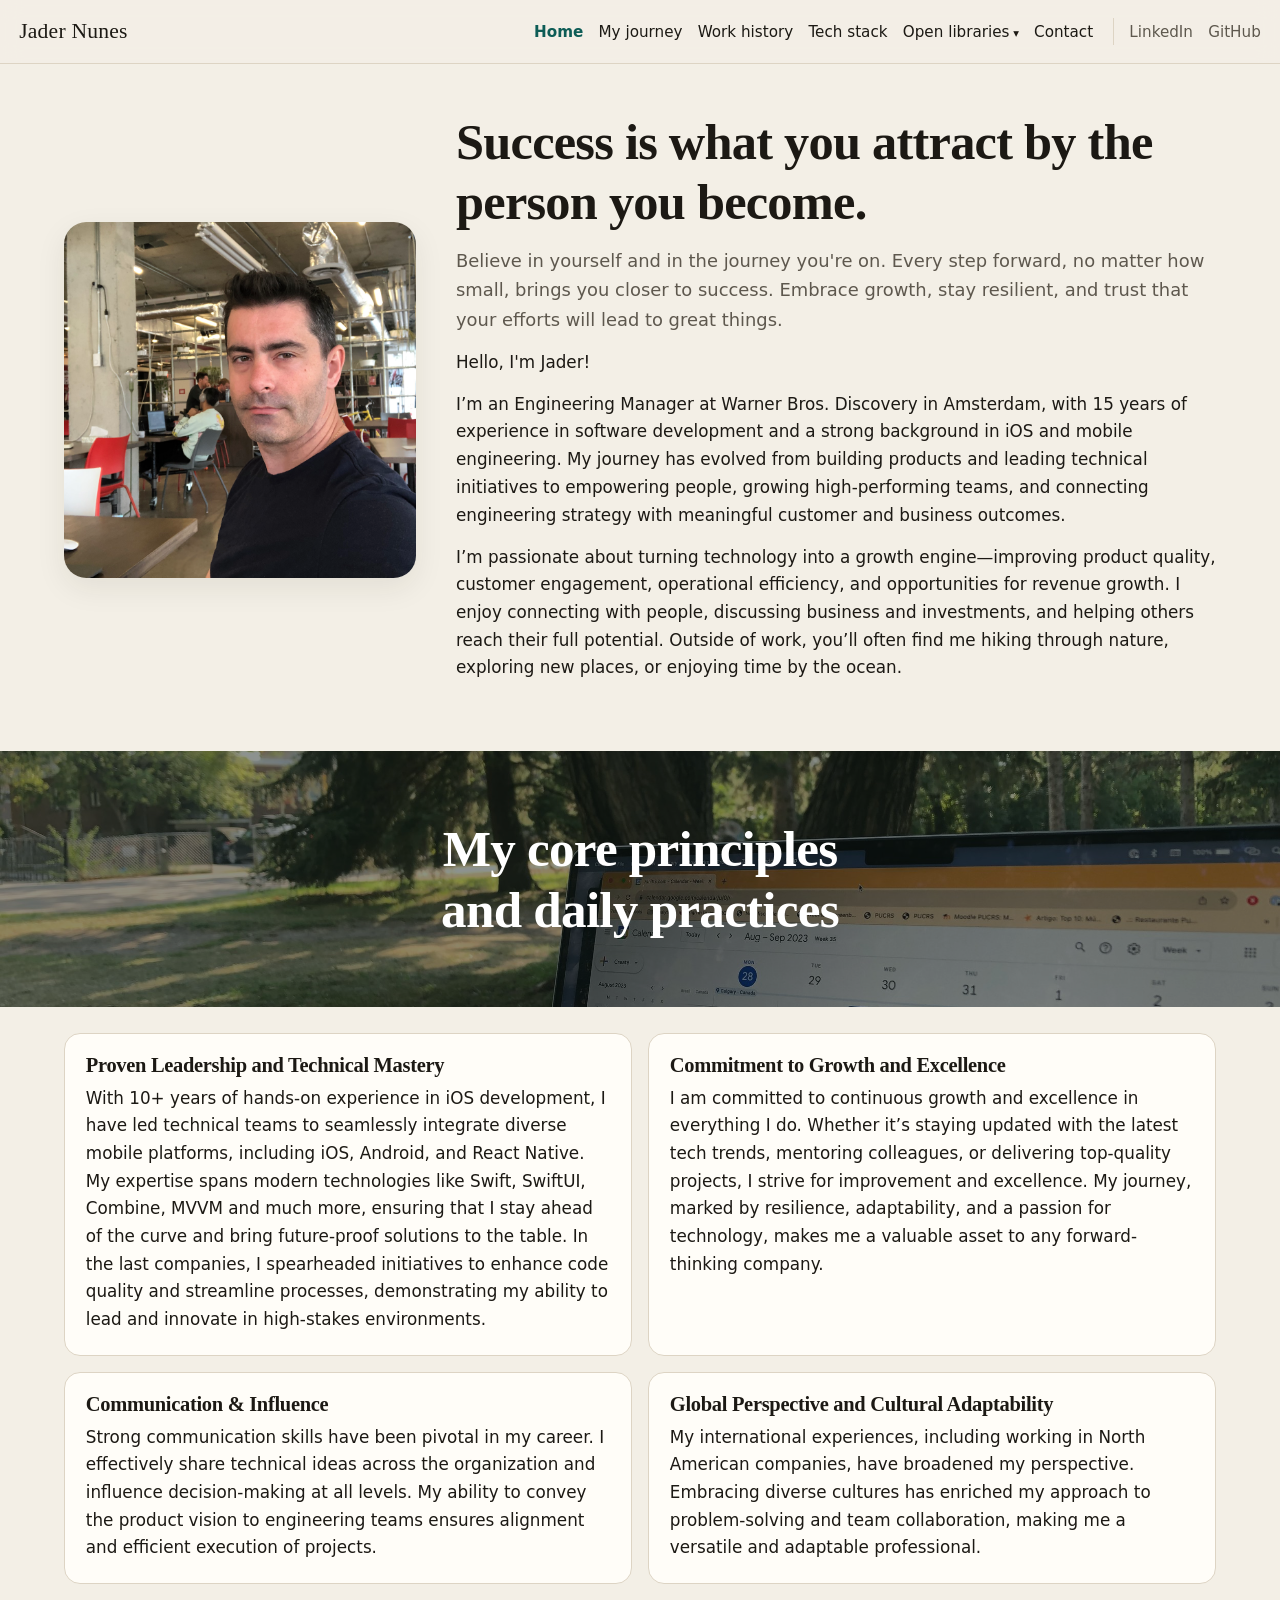
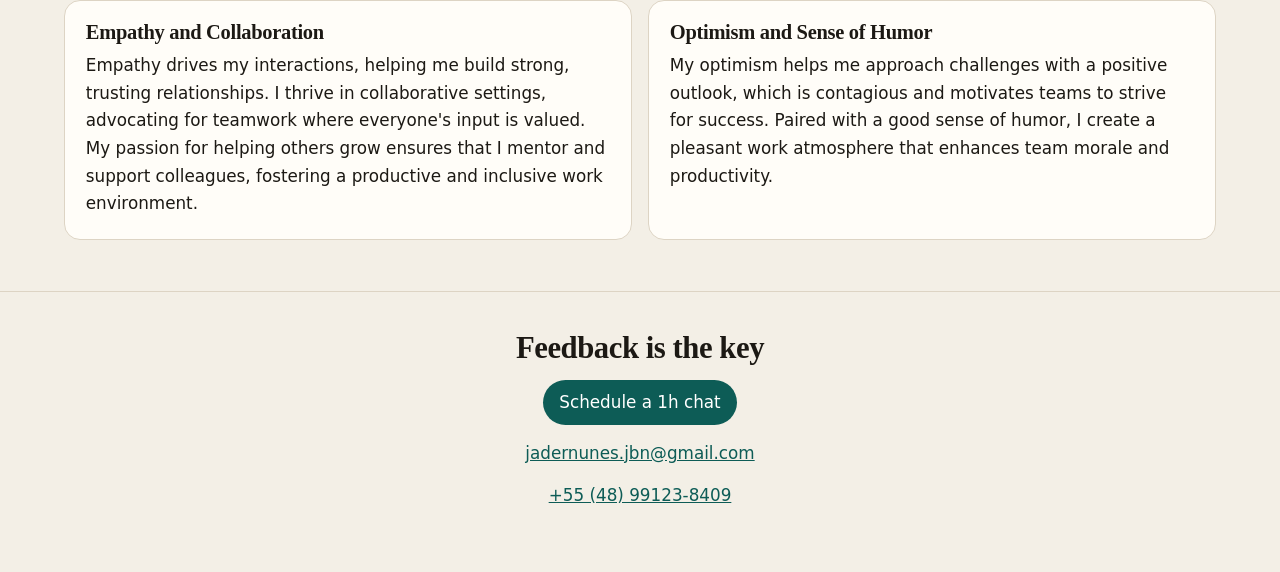
==== index.html @ 59edffe7 "Publish a static copy of jadernunes.com Recreate the public pages in HTML, CSS, and JavaScript, and " ====
<!DOCTYPE html>
<html lang="en">
<head>
  <meta charset="utf-8">
  <meta name="viewport" content="width=device-width, initial-scale=1">
  <title>Jader Nunes</title>
  <link rel="icon" href="images/favicon.png" type="image/png">
  <link rel="stylesheet" href="css/styles.css">
</head>
<body>
  <a class="skip" href="#main">Skip to content</a>
  <header class="site-header">
    <a class="brand" href="./">Jader Nunes</a>
    <button class="nav-toggle" type="button" aria-expanded="false" aria-controls="site-nav">Menu</button>
    <nav id="site-nav" class="site-nav">
      <ul class="nav-links">
          <li><a href="./" aria-current="page">Home</a></li>
          <li><a href="journey/">My journey</a></li>
          <li><a href="work-history/">Work history</a></li>
          <li><a href="stack/">Tech stack</a></li>
          <li class="folder">
            <a href="open-libraries/">Open libraries</a>
            <ul>
              <li><a href="ios-libs/">iOS Libs</a></li>
              <li><a href="ios-projects/">iOS Projects</a></li>
            </ul>
          </li>
          <li><a href="contact/">Contact</a></li>
      </ul>
      <ul class="social">
        <li><a href="https://www.linkedin.com/in/jadernunes" target="_blank" rel="noopener noreferrer">LinkedIn</a></li>
        <li><a href="https://github.com/jadernunes" target="_blank" rel="noopener noreferrer">GitHub</a></li>
      </ul>
    </nav>
  </header>
  <main id="main">
    <section class="hero wrap">
      <div class="portrait"><img src="images/portrait.png" alt="Jader Nunes" width="1024" height="1034" loading="eager"></div>
      <div>
        <h1>Success is what you attract by the person you become.</h1>
        <p class="belief">Believe in yourself and in the journey you&#x27;re on. Every step forward, no matter how small, brings you closer to success. Embrace growth, stay resilient, and trust that your efforts will lead to great things.</p>
        <div class="bio">
          <p>Hello, I&#x27;m Jader!</p>
          <p>I’m an Engineering Manager at Warner Bros. Discovery in Amsterdam, with 15 years of experience in software development and a strong background in iOS and mobile engineering. My journey has evolved from building products and leading technical initiatives to empowering people, growing high-performing teams, and connecting engineering strategy with meaningful customer and business outcomes.</p>
          <p>I’m passionate about turning technology into a growth engine—improving product quality, customer engagement, operational efficiency, and opportunities for revenue growth. I enjoy connecting with people, discussing business and investments, and helping others reach their full potential. Outside of work, you’ll often find me hiking through nature, exploring new places, or enjoying time by the ocean.</p>
        </div>
      </div>
    </section>
    <section class="principles-banner" style="background-image: url('images/principles.jpg')">
      <h2>My core principles and daily practices</h2>
    </section>
    <section class="wrap principles">
        <article class="card">
            <h3>Proven Leadership and Technical Mastery</h3>
            <p>With 10+ years of hands-on experience in iOS development, I have led technical teams to seamlessly integrate diverse mobile platforms, including iOS, Android, and React Native. My expertise spans modern technologies like Swift, SwiftUI, Combine, MVVM and much more, ensuring that I stay ahead of the curve and bring future-proof solutions to the table. In the last companies, I spearheaded initiatives to enhance code quality and streamline processes, demonstrating my ability to lead and innovate in high-stakes environments.</p>
          </article>
        <article class="card">
            <h3>Commitment to Growth and Excellence</h3>
            <p>I am committed to continuous growth and excellence in everything I do. Whether it’s staying updated with the latest tech trends, mentoring colleagues, or delivering top-quality projects, I strive for improvement and excellence. My journey, marked by resilience, adaptability, and a passion for technology, makes me a valuable asset to any forward-thinking company.</p>
          </article>
        <article class="card">
            <h3>Communication &amp; Influence</h3>
            <p>Strong communication skills have been pivotal in my career. I effectively share technical ideas across the organization and influence decision-making at all levels. My ability to convey the product vision to engineering teams ensures alignment and efficient execution of projects.</p>
          </article>
        <article class="card">
            <h3>Global Perspective and Cultural Adaptability</h3>
            <p>My international experiences, including working in North American companies, have broadened my perspective. Embracing diverse cultures has enriched my approach to problem-solving and team collaboration, making me a versatile and adaptable professional.</p>
          </article>
        <article class="card">
            <h3>Empathy and Collaboration</h3>
            <p>Empathy drives my interactions, helping me build strong, trusting relationships. I thrive in collaborative settings, advocating for teamwork where everyone&#x27;s input is valued. My passion for helping others grow ensures that I mentor and support colleagues, fostering a productive and inclusive work environment.</p>
          </article>
        <article class="card">
            <h3>Optimism and Sense of Humor</h3>
            <p>My optimism helps me approach challenges with a positive outlook, which is contagious and motivates teams to strive for success. Paired with a good sense of humor, I create a pleasant work atmosphere that enhances team morale and productivity.</p>
          </article>
    </section>
  </main>
  <footer class="site-footer">
    <div class="wrap footer-inner">
      <h2>Feedback is the key</h2>
      <p><a class="button" href="https://calendly.com/jadernunes" target="_blank" rel="noopener noreferrer">Schedule a 1h chat</a></p>
      <p><a href="mailto:jadernunes.jbn@gmail.com">jadernunes.jbn@gmail.com</a></p>
      <p><a href="tel:+5548991238409">+55 (48) 99123-8409</a></p>
    </div>
  </footer>
  <script src="js/site.js"></script>
</body>
</html>
---- css/styles.css ----
:root {
  --paper: #f3efe6;
  --ink: #1c1914;
  --muted: #5e584e;
  --line: #ddd4c4;
  --card: #fffdf8;
  --teal: #0d5c56;
  --teal-dark: #083f3b;
  --header: rgba(243, 239, 230, 0.94);
  --shadow: 0 10px 30px rgba(40, 32, 18, 0.08);
}

* { box-sizing: border-box; }

html { scroll-behavior: smooth; }

body {
  margin: 0;
  color: var(--ink);
  background: var(--paper);
  font-family: ui-sans-serif, system-ui, -apple-system, "Segoe UI", Helvetica, Arial, sans-serif;
  font-size: 1.05rem;
  line-height: 1.65;
}

img { max-width: 100%; height: auto; }

a { color: var(--teal); }

a:hover { color: var(--teal-dark); }

h1, h2, h3 {
  font-family: ui-serif, Georgia, "Iowan Old Style", Palatino, "Palatino Linotype", serif;
  font-weight: 560;
  line-height: 1.2;
  letter-spacing: -0.015em;
}

h1 { font-size: clamp(2rem, 4vw, 3.15rem); margin: 0 0 0.8rem; }

h2 { font-size: clamp(1.45rem, 2.4vw, 2rem); margin: 0 0 0.7rem; }

h3 { font-size: 1.28rem; margin: 0 0 0.45rem; }

p { margin: 0 0 0.9rem; }

.skip {
  position: absolute;
  left: 0.75rem;
  top: -3rem;
  background: var(--ink);
  color: white;
  padding: 0.4rem 0.7rem;
  z-index: 30;
}

.skip:focus { top: 0.75rem; }

.wrap {
  width: min(72rem, calc(100% - 2.4rem));
  margin-inline: auto;
}

.site-header {
  position: sticky;
  top: 0;
  z-index: 20;
  display: flex;
  align-items: center;
  justify-content: space-between;
  gap: 1rem;
  padding: 0.85rem 1.2rem;
  background: var(--header);
  border-bottom: 1px solid var(--line);
  backdrop-filter: blur(10px);
}

.brand {
  color: var(--ink);
  text-decoration: none;
  font-family: ui-serif, Georgia, Palatino, serif;
  font-size: 1.35rem;
  letter-spacing: 0.01em;
}

.nav-toggle {
  display: none;
  border: 1px solid var(--line);
  background: var(--card);
  color: var(--ink);
  border-radius: 999px;
  padding: 0.4rem 0.85rem;
  font: inherit;
  cursor: pointer;
}

.site-nav {
  display: flex;
  align-items: center;
  gap: 1.25rem;
}

.nav-links, .social {
  display: flex;
  align-items: center;
  gap: 0.15rem 0.95rem;
  list-style: none;
  margin: 0;
  padding: 0;
}

.site-nav a, .folder summary {
  color: var(--ink);
  text-decoration: none;
  font-size: 0.95rem;
}

.site-nav a[aria-current="page"] {
  color: var(--teal);
  font-weight: 650;
}

.social {
  padding-left: 0.95rem;
  border-left: 1px solid var(--line);
}

.social a { color: var(--muted); }

.folder { position: relative; }

.folder > a::after { content: " ▾"; font-size: 0.75em; }

.folder ul {
  display: none;
  list-style: none;
  position: absolute;
  top: calc(100% + 0.45rem);
  left: 0;
  min-width: 10.5rem;
  flex-direction: column;
  align-items: stretch;
  gap: 0.15rem;
  padding: 0.45rem;
  background: var(--card);
  border: 1px solid var(--line);
  border-radius: 0.7rem;
  box-shadow: var(--shadow);
}

.folder ul a { display: block; padding: 0.35rem 0.5rem; border-radius: 0.4rem; }

.folder ul a:hover { background: var(--paper); }

.folder:hover ul,
.folder:focus-within ul,
.folder[open] ul { display: flex; }

.hero {
  display: grid;
  grid-template-columns: minmax(16rem, 22rem) minmax(0, 1fr);
  gap: 2.5rem;
  align-items: center;
  padding: 3rem 0 3.4rem;
}

.portrait img {
  width: 100%;
  border-radius: 1.4rem;
  object-fit: cover;
  box-shadow: var(--shadow);
}

.belief {
  font-size: 1.12rem;
  color: var(--muted);
}

.principles-banner {
  min-height: 16rem;
  display: grid;
  place-items: center;
  text-align: center;
  color: white;
  background-color: #24312b;
  background-size: cover;
  background-position: center 42%;
  position: relative;
  padding: 3rem 1.2rem;
}

.principles-banner::before {
  content: "";
  position: absolute;
  inset: 0;
  background: rgba(18, 28, 24, 0.48);
}

.principles-banner h2 {
  position: relative;
  max-width: 18ch;
  margin: 0;
  font-size: clamp(2rem, 4vw, 3.2rem);
}

.principles {
  display: grid;
  grid-template-columns: 1fr 1fr;
  gap: 1rem;
  padding: 1.6rem 0 3.2rem;
}

.card, .stack-group, .project, .contact-list, form {
  background: var(--card);
  border: 1px solid var(--line);
  border-radius: 1rem;
}

.card { padding: 1.2rem 1.3rem 0.4rem; }

.page-intro { padding: 2.6rem 0 0.4rem; }

.page-intro p {
  max-width: 42rem;
  color: var(--muted);
  font-size: 1.12rem;
}

.chapter, .role {
  padding: 1.8rem 0;
  border-top: 1px solid var(--line);
}

.when, .company { color: var(--muted); margin-bottom: 0.35rem; }

.company { font-weight: 650; color: var(--ink); }

.photos {
  display: flex;
  flex-wrap: wrap;
  align-items: flex-start;
  gap: 0.8rem;
  margin-top: 0.4rem;
}

.photos img {
  width: min(100%, 28rem);
  height: auto;
  border-radius: 0.9rem;
}

.role {
  display: grid;
  grid-template-columns: 5.6rem minmax(0, 1fr);
  gap: 1.2rem;
}

.logo img {
  width: 5.6rem;
  height: 5.6rem;
  object-fit: contain;
  background: white;
  border: 1px solid var(--line);
  border-radius: 0.85rem;
}

.activities {
  margin: 0.2rem 0 0;
  padding: 0;
  list-style: none;
}

.activities li {
  padding: 0.75rem 0;
  border-top: 1px solid var(--line);
}

.activities p { margin: 0.25rem 0 0; }

.stack-grid {
  display: grid;
  grid-template-columns: repeat(auto-fit, minmax(16rem, 1fr));
  gap: 0.9rem;
  padding-bottom: 3rem;
}

.stack-group { padding: 1rem 1.1rem 1.1rem; }

.stack-group ul { margin: 0.35rem 0 0; padding-left: 1.15rem; }

.stack-group li { margin: 0.18rem 0; }

.project-grid {
  display: grid;
  grid-template-columns: repeat(auto-fit, minmax(16rem, 1fr));
  align-items: start;
  gap: 1.1rem;
  padding-bottom: 3rem;
}

.project { padding: 1.1rem 1.15rem 1.2rem; }

.project img {
  width: min(100%, 16rem);
  margin: 0 auto 0.9rem;
  border-radius: 1.1rem;
  background: white;
}

.button, button {
  display: inline-block;
  background: var(--teal);
  color: white;
  text-decoration: none;
  border: 0;
  border-radius: 999px;
  padding: 0.55rem 1rem;
  font: inherit;
  cursor: pointer;
}

.button:hover, button:hover { background: var(--teal-dark); color: white; }

.contact-layout {
  display: grid;
  grid-template-columns: minmax(0, 1fr) minmax(16rem, 0.85fr);
  gap: 1.5rem;
  align-items: start;
  padding-bottom: 3rem;
}

.contact-list {
  margin: 0 0 1.1rem;
  padding: 0.4rem 1.1rem;
}

.contact-list div {
  padding: 0.75rem 0;
  border-top: 1px solid var(--line);
}

.contact-list div:first-child { border-top: 0; }

.contact-list dt { font-weight: 700; }

.contact-list dd { margin: 0.15rem 0 0; overflow-wrap: anywhere; }

.contact-photo { margin: 0; }

.contact-photo img { width: 100%; border-radius: 1rem; }

form {
  display: grid;
  gap: 0.75rem;
  margin-top: 1.2rem;
  padding: 1rem 1.1rem 1.15rem;
}

label { display: grid; gap: 0.3rem; font-weight: 650; }

input, textarea {
  width: 100%;
  font: inherit;
  color: inherit;
  background: white;
  border: 1px solid var(--line);
  border-radius: 0.6rem;
  padding: 0.55rem 0.7rem;
}

.form-note {
  margin: 0;
  color: var(--muted);
  font-weight: 450;
}

.site-footer {
  border-top: 1px solid var(--line);
  padding: 2.4rem 0 3rem;
  text-align: center;
}

.footer-inner h2 { margin-bottom: 0.8rem; }

:focus-visible {
  outline: 2px solid var(--teal);
  outline-offset: 3px;
}

@media (max-width: 960px) {
  .nav-toggle { display: inline-flex; }

  .site-header { align-items: center; }

  .site-nav {
    display: none;
    position: absolute;
    left: 0;
    right: 0;
    top: 100%;
    flex-direction: column;
    align-items: stretch;
    gap: 0.8rem;
    padding: 0.8rem 1.2rem 1.1rem;
    background: var(--paper);
    border-bottom: 1px solid var(--line);
  }

  .site-header.is-open .site-nav { display: flex; }

  .nav-links, .social {
    flex-direction: column;
    align-items: flex-start;
  }

  .social {
    border-left: 0;
    padding-left: 0;
    border-top: 1px solid var(--line);
    padding-top: 0.7rem;
  }

  .folder > a::after { content: none; }

  .site-nav .folder ul {
    position: static;
    display: flex;
    box-shadow: none;
    border: 0;
    background: transparent;
    padding: 0.25rem 0 0.2rem 0.8rem;
    min-width: 0;
  }
}

@media (max-width: 760px) {
  .hero, .principles, .role, .contact-layout { grid-template-columns: 1fr; }

  .hero { padding-top: 1.6rem; }

  .logo img { width: 4.5rem; height: 4.5rem; }
}
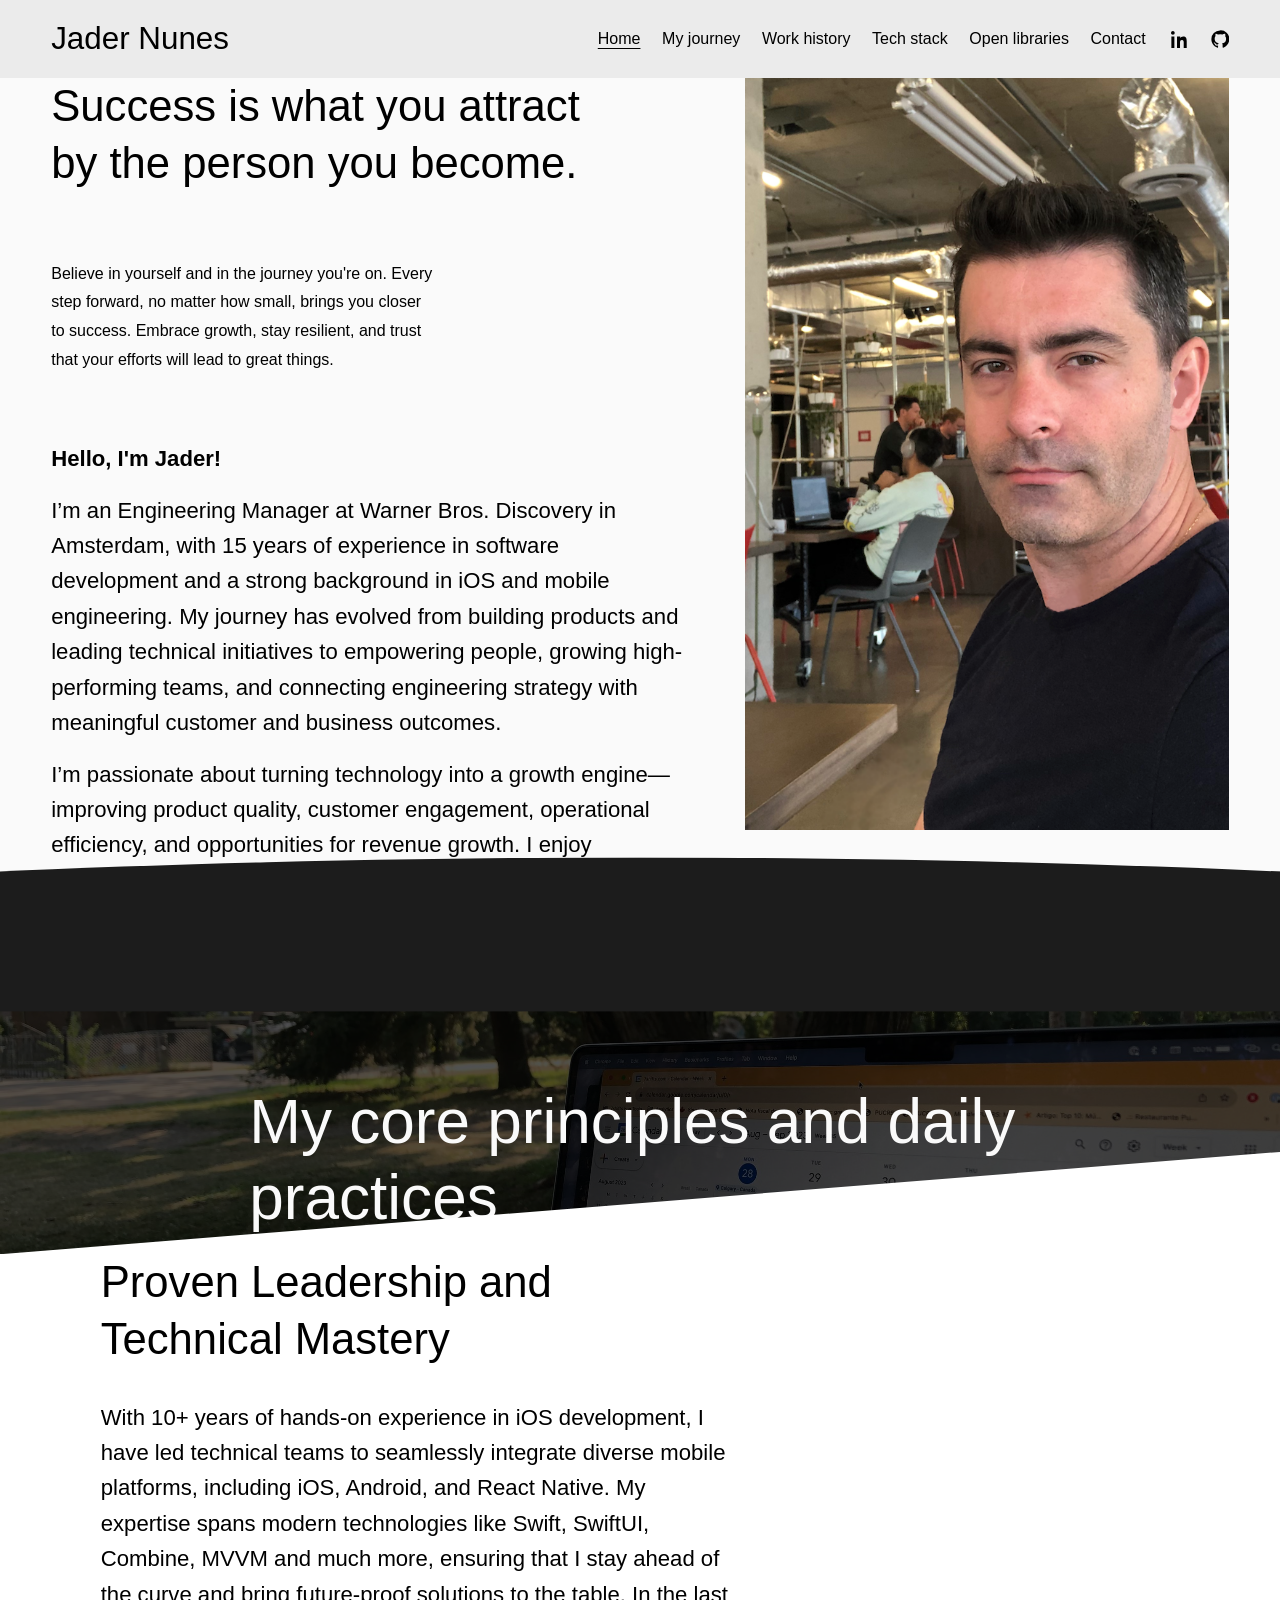
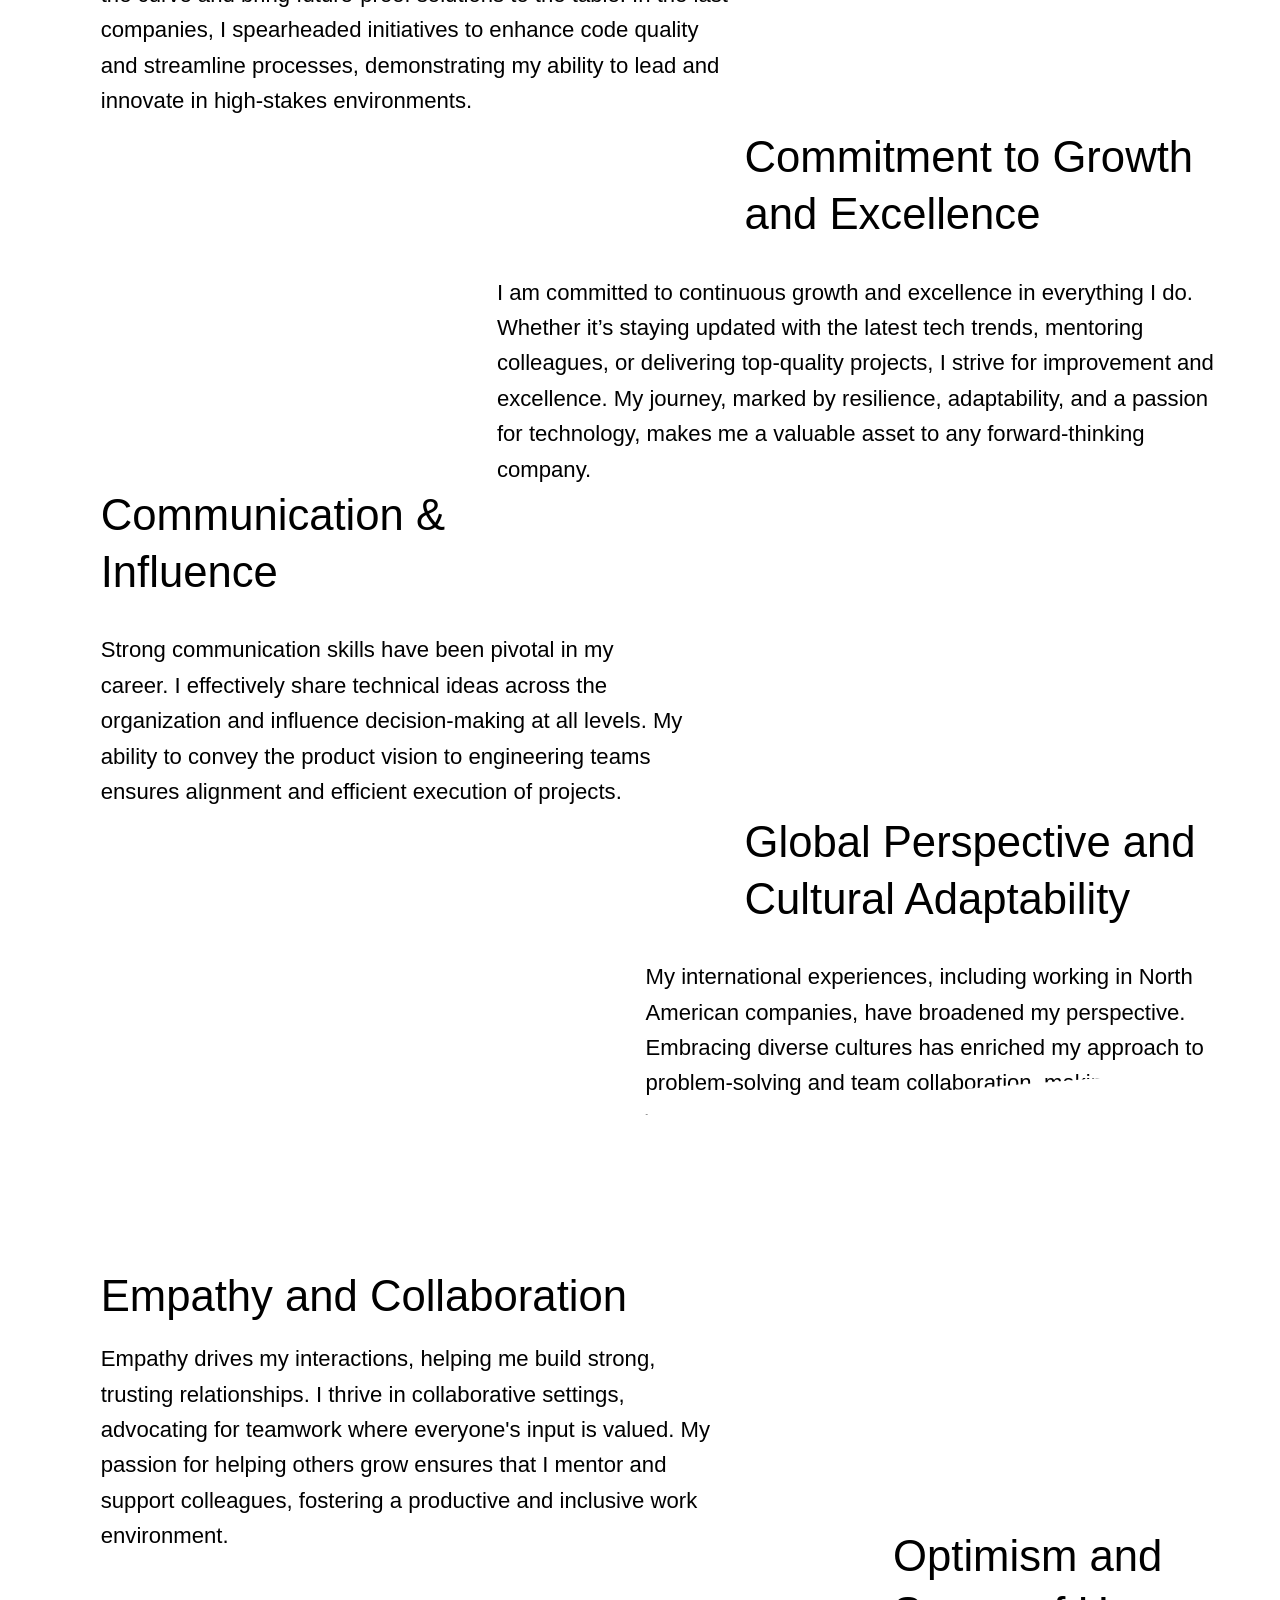
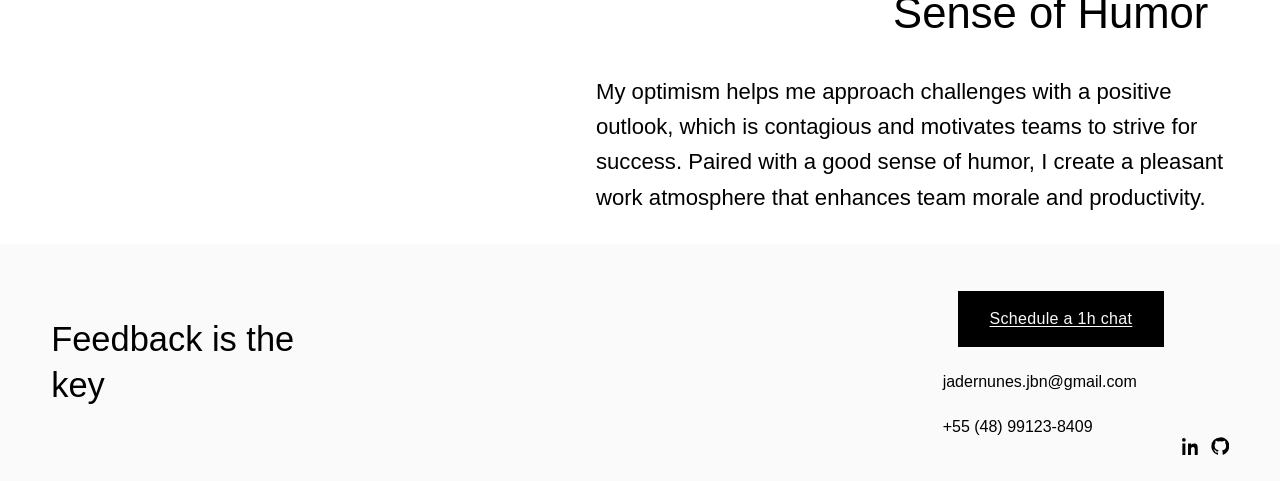
==== commit b94b0036: "Match the Squarespace layout, type, and colors Use Poppins, the live page palette, and the same flui" ====
--- a/index.html
+++ b/index.html
@@ -14,76 +14,82 @@
     <button class="nav-toggle" type="button" aria-expanded="false" aria-controls="site-nav">Menu</button>
     <nav id="site-nav" class="site-nav">
       <ul class="nav-links">
-          <li><a href="./" aria-current="page">Home</a></li>
-          <li><a href="journey/">My journey</a></li>
-          <li><a href="work-history/">Work history</a></li>
-          <li><a href="stack/">Tech stack</a></li>
-          <li class="folder">
-            <a href="open-libraries/">Open libraries</a>
-            <ul>
-              <li><a href="ios-libs/">iOS Libs</a></li>
-              <li><a href="ios-projects/">iOS Projects</a></li>
-            </ul>
-          </li>
-          <li><a href="contact/">Contact</a></li>
+        <li><a href="./" aria-current="page">Home</a></li><li><a href="journey/">My journey</a></li><li><a href="work-history/">Work history</a></li><li><a href="stack/">Tech stack</a></li><li class="folder">
+          <a href="open-libraries/">Open libraries</a>
+          <ul>
+            <li><a href="ios-libs/">iOS Libs</a></li>
+            <li><a href="ios-projects/">iOS Projects</a></li>
+          </ul>
+        </li><li><a href="contact/">Contact</a></li>
       </ul>
-      <ul class="social">
-        <li><a href="https://www.linkedin.com/in/jadernunes" target="_blank" rel="noopener noreferrer">LinkedIn</a></li>
-        <li><a href="https://github.com/jadernunes" target="_blank" rel="noopener noreferrer">GitHub</a></li>
-      </ul>
+      <div class="social">
+        <a href="https://www.linkedin.com/in/jadernunes" target="_blank" rel="noopener noreferrer" aria-label="LinkedIn"><svg viewBox="0 0 24 24" width="18" height="18" aria-hidden="true"><path fill="currentColor" d="M4.98 3.5A2.5 2.5 0 1 1 0 3.5a2.5 2.5 0 0 1 4.98 0zM.5 8.5h4V24h-4V8.5zM8.5 8.5h3.8v2.1h.06c.53-1 1.84-2.1 3.79-2.1 4.05 0 4.8 2.67 4.8 6.14V24h-4v-6.9c0-1.64-.03-3.75-2.29-3.75-2.29 0-2.64 1.79-2.64 3.63V24h-4V8.5z"/></svg></a>
+        <a href="https://github.com/jadernunes" target="_blank" rel="noopener noreferrer" aria-label="GitHub"><svg viewBox="0 0 24 24" width="18" height="18" aria-hidden="true"><path fill="currentColor" d="M12 .5A11.5 11.5 0 0 0 .5 12.3c0 5.2 3.4 9.6 8.1 11.2.6.1.8-.3.8-.6v-2.1c-3.3.7-4-1.6-4-1.6-.5-1.4-1.3-1.7-1.3-1.7-1.1-.8.1-.8.1-.8 1.2.1 1.8 1.2 1.8 1.2 1.1 1.8 2.8 1.3 3.5 1 .1-.8.4-1.3.8-1.6-2.6-.3-5.4-1.3-5.4-6 0-1.3.5-2.4 1.2-3.2-.1-.3-.5-1.5.1-3.2 0 0 1-.3 3.3 1.2a11.4 11.4 0 0 1 6 0C17.8 4.8 18.8 5.1 18.8 5.1c.6 1.7.2 2.9.1 3.2.8.8 1.2 1.9 1.2 3.2 0 4.7-2.8 5.7-5.4 6 .4.4.8 1.1.8 2.2v3.2c0 .3.2.7.8.6 4.7-1.6 8.1-6 8.1-11.2A11.5 11.5 0 0 0 12 .5z"/></svg></a>
+      </div>
     </nav>
   </header>
   <main id="main">
-    <section class="hero wrap">
-      <div class="portrait"><img src="images/portrait.png" alt="Jader Nunes" width="1024" height="1034" loading="eager"></div>
-      <div>
-        <h1>Success is what you attract by the person you become.</h1>
-        <p class="belief">Believe in yourself and in the journey you&#x27;re on. Every step forward, no matter how small, brings you closer to success. Embrace growth, stay resilient, and trust that your efforts will lead to great things.</p>
-        <div class="bio">
-          <p>Hello, I&#x27;m Jader!</p>
-          <p>I’m an Engineering Manager at Warner Bros. Discovery in Amsterdam, with 15 years of experience in software development and a strong background in iOS and mobile engineering. My journey has evolved from building products and leading technical initiatives to empowering people, growing high-performing teams, and connecting engineering strategy with meaningful customer and business outcomes.</p>
-          <p>I’m passionate about turning technology into a growth engine—improving product quality, customer engagement, operational efficiency, and opportunities for revenue growth. I enjoy connecting with people, discussing business and investments, and helping others reach their full potential. Outside of work, you’ll often find me hiking through nature, exploring new places, or enjoying time by the ocean.</p>
-        </div>
-      </div>
-    </section>
-    <section class="principles-banner" style="background-image: url('images/principles.jpg')">
-      <h2>My core principles and daily practices</h2>
-    </section>
-    <section class="wrap principles">
-        <article class="card">
-            <h3>Proven Leadership and Technical Mastery</h3>
-            <p>With 10+ years of hands-on experience in iOS development, I have led technical teams to seamlessly integrate diverse mobile platforms, including iOS, Android, and React Native. My expertise spans modern technologies like Swift, SwiftUI, Combine, MVVM and much more, ensuring that I stay ahead of the curve and bring future-proof solutions to the table. In the last companies, I spearheaded initiatives to enhance code quality and streamline processes, demonstrating my ability to lead and innovate in high-stakes environments.</p>
-          </article>
-        <article class="card">
-            <h3>Commitment to Growth and Excellence</h3>
-            <p>I am committed to continuous growth and excellence in everything I do. Whether it’s staying updated with the latest tech trends, mentoring colleagues, or delivering top-quality projects, I strive for improvement and excellence. My journey, marked by resilience, adaptability, and a passion for technology, makes me a valuable asset to any forward-thinking company.</p>
-          </article>
-        <article class="card">
-            <h3>Communication &amp; Influence</h3>
-            <p>Strong communication skills have been pivotal in my career. I effectively share technical ideas across the organization and influence decision-making at all levels. My ability to convey the product vision to engineering teams ensures alignment and efficient execution of projects.</p>
-          </article>
-        <article class="card">
-            <h3>Global Perspective and Cultural Adaptability</h3>
-            <p>My international experiences, including working in North American companies, have broadened my perspective. Embracing diverse cultures has enriched my approach to problem-solving and team collaboration, making me a versatile and adaptable professional.</p>
-          </article>
-        <article class="card">
-            <h3>Empathy and Collaboration</h3>
-            <p>Empathy drives my interactions, helping me build strong, trusting relationships. I thrive in collaborative settings, advocating for teamwork where everyone&#x27;s input is valued. My passion for helping others grow ensures that I mentor and support colleagues, fostering a productive and inclusive work environment.</p>
-          </article>
-        <article class="card">
-            <h3>Optimism and Sense of Humor</h3>
-            <p>My optimism helps me approach challenges with a positive outlook, which is contagious and motivates teams to strive for success. Paired with a good sense of humor, I create a pleasant work atmosphere that enhances team morale and productivity.</p>
-          </article>
-    </section>
+<section class="band band-white band-small">
+
+<div class="fluid">
+<div class="cell is-image" style="--d: 1/15/22/25; --m: 2/1/12/9"><img src="images/portrait.png" alt="Jader Nunes"></div>
+<div class="cell is-text" style="--d: 1/1/6/12; --m: 12/1/17/9"><h2>Success is what you attract by the person you become.</h2></div>
+<div class="cell is-text" style="--d: 6/1/10/9; --m: 17/1/22/9"><p>Believe in yourself and in the journey you&#x27;re on. Every step forward, no matter how small, brings you closer to success. Embrace growth, stay resilient, and trust that your efforts will lead to great things.</p></div>
+<div class="cell is-text" style="--d: 11/1/27/14; --m: 23/1/43/9"><p class="large"><strong>Hello, I&#x27;m Jader!</strong></p>
+<p class="large">I’m an Engineering Manager at Warner Bros. Discovery in Amsterdam, with 15 years of experience in software development and a strong background in iOS and mobile engineering. My journey has evolved from building products and leading technical initiatives to empowering people, growing high-performing teams, and connecting engineering strategy with meaningful customer and business outcomes.</p>
+<p class="large">I’m passionate about turning technology into a growth engine—improving product quality, customer engagement, operational efficiency, and opportunities for revenue growth. I enjoy connecting with people, discussing business and investments, and helping others reach their full potential. Outside of work, you’ll often find me hiking through nature, exploring new places, or enjoying time by the ocean.</p></div>
+</div>
+
+</section>
+<section class="band band-dark" style="background-image: url('images/principles.jpg')">
+<div class="shade" style="opacity: 0.68"></div>
+<div class="fluid">
+<div class="cell is-text" style="--d: 3/5/8/21; --m: 1/1/8/9"><h1>My core principles and daily practices</h1></div>
+</div>
+<div class="divider" data-type="scalloped" data-edge="top" data-flip-x="false" style="--h: 12.0vw; --fill: #1c1c1c"></div>
+</section>
+<section class="band band-light band-medium">
+
+<div class="fluid">
+<div class="cell is-text" style="--d: 1/2/5/12; --m: 1/1/6/9"><h2>Proven Leadership and Technical Mastery</h2></div>
+<div class="cell is-text" style="--d: 5/2/14/15; --m: 6/1/23/9"><p class="large">With 10+ years of hands-on experience in iOS development, I have led technical teams to seamlessly integrate diverse mobile platforms, including iOS, Android, and React Native. My expertise spans modern technologies like Swift, SwiftUI, Combine, MVVM and much more, ensuring that I stay ahead of the curve and bring future-proof solutions to the table. In the last companies, I spearheaded initiatives to enhance code quality and streamline processes, demonstrating my ability to lead and innovate in high-stakes environments.</p></div>
+<div class="cell is-text" style="--d: 14/15/18/25; --m: 24/1/29/9"><h2>Commitment to Growth and Excellence</h2></div>
+<div class="cell is-text" style="--d: 18/10/24/25; --m: 29/1/41/9"><p class="large">I am committed to continuous growth and excellence in everything I do. Whether it’s staying updated with the latest tech trends, mentoring colleagues, or delivering top-quality projects, I strive for improvement and excellence. My journey, marked by resilience, adaptability, and a passion for technology, makes me a valuable asset to any forward-thinking company.</p></div>
+</div>
+<div class="divider" data-type="slanted" data-edge="top" data-flip-x="false" style="--h: 8.0vw; --fill: #ffffff"></div>
+</section>
+<section class="band band-light band-medium">
+
+<div class="fluid">
+<div class="cell is-text" style="--d: 1/2/5/10; --m: 1/1/4/9"><h2>Communication &amp; Influence</h2></div>
+<div class="cell is-text" style="--d: 5/2/11/14; --m: 4/1/14/9"><p class="large">Strong communication skills have been pivotal in my career. I effectively share technical ideas across the organization and influence decision-making at all levels. My ability to convey the product vision to engineering teams ensures alignment and efficient execution of projects.</p></div>
+<div class="cell is-text" style="--d: 10/15/14/25; --m: 16/1/21/9"><h2>Global Perspective and Cultural Adaptability</h2></div>
+<div class="cell is-text" style="--d: 14/13/20/25; --m: 21/1/30/9"><p class="large">My international experiences, including working in North American companies, have broadened my perspective. Embracing diverse cultures has enriched my approach to problem-solving and team collaboration, making me a versatile and adaptable professional.</p></div>
+</div>
+<div class="divider" data-type="slanted" data-edge="bottom" data-flip-x="false" style="--h: 8.0vw; --fill: #ffffff"></div>
+</section>
+<section class="band band-light after-divider band-medium" style="--lead: 8.0vw">
+
+<div class="fluid">
+<div class="cell is-text" style="--d: 1/2/3/13; --m: 1/1/4/9"><h2>Empathy and Collaboration</h2></div>
+<div class="cell is-text" style="--d: 3/2/9/15; --m: 4/1/14/9"><p class="large">Empathy drives my interactions, helping me build strong, trusting relationships. I thrive in collaborative settings, advocating for teamwork where everyone&#x27;s input is valued. My passion for helping others grow ensures that I mentor and support colleagues, fostering a productive and inclusive work environment.</p></div>
+<div class="cell is-text" style="--d: 8/18/12/25; --m: 16/1/19/9"><h2>Optimism and Sense of Humor</h2></div>
+<div class="cell is-text" style="--d: 12/12/17/25; --m: 19/1/28/9"><p class="large">My optimism helps me approach challenges with a positive outlook, which is contagious and motivates teams to strive for success. Paired with a good sense of humor, I create a pleasant work atmosphere that enhances team morale and productivity.</p></div>
+</div>
+<div class="divider" data-type="slanted" data-edge="top" data-flip-x="false" style="--h: 8.0vw; --fill: #ffffff"></div>
+</section>
+<section class="band band-white">
+
+<div class="fluid">
+<div class="cell is-text" style="--d: 3/1/5/7; --m: 1/1/5/9"><h3>Feedback is the key</h3></div>
+<div class="cell is-button" style="--d: 2/19/4/24; --m: 5/3/8/7"><a class="btn" href="https://calendly.com/jadernunes" target="_blank" rel="noopener noreferrer">Schedule a 1h chat</a></div>
+<div class="cell is-text" style="--d: 4/19/7/23; --m: 9/1/12/9"><p>jadernunes.jbn@gmail.com</p>
+<p>+55 (48) 99123-8409</p></div>
+<div class="cell is-social" style="--d: 5/23/7/25; --m: 12/3/14/7"><a href="https://www.linkedin.com/in/jadernunes" target="_blank" rel="noopener noreferrer" aria-label="LinkedIn"><svg viewBox="0 0 24 24" width="18" height="18" aria-hidden="true"><path fill="currentColor" d="M4.98 3.5A2.5 2.5 0 1 1 0 3.5a2.5 2.5 0 0 1 4.98 0zM.5 8.5h4V24h-4V8.5zM8.5 8.5h3.8v2.1h.06c.53-1 1.84-2.1 3.79-2.1 4.05 0 4.8 2.67 4.8 6.14V24h-4v-6.9c0-1.64-.03-3.75-2.29-3.75-2.29 0-2.64 1.79-2.64 3.63V24h-4V8.5z"/></svg></a><a href="https://github.com/jadernunes" target="_blank" rel="noopener noreferrer" aria-label="GitHub"><svg viewBox="0 0 24 24" width="18" height="18" aria-hidden="true"><path fill="currentColor" d="M12 .5A11.5 11.5 0 0 0 .5 12.3c0 5.2 3.4 9.6 8.1 11.2.6.1.8-.3.8-.6v-2.1c-3.3.7-4-1.6-4-1.6-.5-1.4-1.3-1.7-1.3-1.7-1.1-.8.1-.8.1-.8 1.2.1 1.8 1.2 1.8 1.2 1.1 1.8 2.8 1.3 3.5 1 .1-.8.4-1.3.8-1.6-2.6-.3-5.4-1.3-5.4-6 0-1.3.5-2.4 1.2-3.2-.1-.3-.5-1.5.1-3.2 0 0 1-.3 3.3 1.2a11.4 11.4 0 0 1 6 0C17.8 4.8 18.8 5.1 18.8 5.1c.6 1.7.2 2.9.1 3.2.8.8 1.2 1.9 1.2 3.2 0 4.7-2.8 5.7-5.4 6 .4.4.8 1.1.8 2.2v3.2c0 .3.2.7.8.6 4.7-1.6 8.1-6 8.1-11.2A11.5 11.5 0 0 0 12 .5z"/></svg></a></div>
+</div>
+
+</section>
   </main>
-  <footer class="site-footer">
-    <div class="wrap footer-inner">
-      <h2>Feedback is the key</h2>
-      <p><a class="button" href="https://calendly.com/jadernunes" target="_blank" rel="noopener noreferrer">Schedule a 1h chat</a></p>
-      <p><a href="mailto:jadernunes.jbn@gmail.com">jadernunes.jbn@gmail.com</a></p>
-      <p><a href="tel:+5548991238409">+55 (48) 99123-8409</a></p>
-    </div>
-  </footer>
   <script src="js/site.js"></script>
 </body>
 </html>
--- a/css/styles.css
+++ b/css/styles.css
@@ -1,14 +1,38 @@
+@font-face {
+  font-family: Poppins;
+  font-style: normal;
+  font-weight: 300;
+  font-display: swap;
+  src: url("../fonts/poppins-300.woff2") format("woff2");
+}
+@font-face {
+  font-family: Poppins;
+  font-style: normal;
+  font-weight: 400;
+  font-display: swap;
+  src: url("../fonts/poppins-400.woff2") format("woff2");
+}
+@font-face {
+  font-family: Poppins;
+  font-style: normal;
+  font-weight: 500;
+  font-display: swap;
+  src: url("../fonts/poppins-500.woff2") format("woff2");
+}
+@font-face {
+  font-family: Poppins;
+  font-style: normal;
+  font-weight: 700;
+  font-display: swap;
+  src: url("../fonts/poppins-700.woff2") format("woff2");
+}
 
 :root {
-  --paper: #f3efe6;
-  --ink: #1c1914;
-  --muted: #5e584e;
-  --line: #ddd4c4;
-  --card: #fffdf8;
-  --teal: #0d5c56;
-  --teal-dark: #083f3b;
-  --header: rgba(243, 239, 230, 0.94);
-  --shadow: 0 10px 30px rgba(40, 32, 18, 0.08);
+  --ink: #000;
+  --paper: #fafafa;
+  --header: #ebebeb;
+  --white: #fff;
+  --max: 1400px;
 }
 
 * { box-sizing: border-box; }
@@ -17,382 +41,361 @@
 
 body {
   margin: 0;
+  background: var(--paper);
   color: var(--ink);
-  background: var(--paper);
-  font-family: ui-sans-serif, system-ui, -apple-system, "Segoe UI", Helvetica, Arial, sans-serif;
-  font-size: 1.05rem;
-  line-height: 1.65;
-}
-
-img { max-width: 100%; height: auto; }
-
-a { color: var(--teal); }
-
-a:hover { color: var(--teal-dark); }
-
-h1, h2, h3 {
-  font-family: ui-serif, Georgia, "Iowan Old Style", Palatino, "Palatino Linotype", serif;
-  font-weight: 560;
-  line-height: 1.2;
-  letter-spacing: -0.015em;
-}
-
-h1 { font-size: clamp(2rem, 4vw, 3.15rem); margin: 0 0 0.8rem; }
-
-h2 { font-size: clamp(1.45rem, 2.4vw, 2rem); margin: 0 0 0.7rem; }
-
-h3 { font-size: 1.28rem; margin: 0 0 0.45rem; }
-
-p { margin: 0 0 0.9rem; }
+  font-family: Poppins, "Helvetica Neue", Helvetica, Arial, sans-serif;
+  font-weight: 300;
+  font-size: 16px;
+  line-height: 1.8;
+}
+
+img { max-width: 100%; }
+
+a { color: var(--ink); }
+
+h1, h2, h3, h4 {
+  font-weight: 500;
+  letter-spacing: 0;
+  margin: 2rem 0;
+}
+
+h1 {
+  font-size: min(calc(3 * 1.2vw + 1rem), max(calc(3 * 0.012 * var(--max)) + 1rem, 4rem));
+  line-height: calc(1.4 * (1 + (1 - 4) / 25));
+}
+h2 {
+  font-size: min(calc(1.8 * 1.2vw + 1rem), max(calc(1.8 * 0.012 * var(--max)) + 1rem, 2.8rem));
+  line-height: calc(1.4 * (1 + (1 - 2.8) / 25));
+}
+h3 {
+  font-size: min(calc(1.2 * 1.2vw + 1rem), max(calc(1.2 * 0.012 * var(--max)) + 1rem, 2.2rem));
+  line-height: calc(1.4 * (1 + (1 - 2.2) / 25));
+}
+h4 {
+  font-size: min(calc(0.2 * 1.2vw + 1rem), max(calc(0.2 * 0.012 * var(--max)) + 1rem, 1.2rem));
+  line-height: 1.4;
+}
+
+p { margin: 1rem 0; }
+
+.large {
+  font-size: min(calc(0.4 * 1.2vw + 1rem), max(calc(0.4 * 0.012 * var(--max)) + 1rem, 1.4rem));
+  line-height: 1.6;
+}
+
+strong { font-weight: 700; }
 
 .skip {
   position: absolute;
   left: 0.75rem;
   top: -3rem;
-  background: var(--ink);
-  color: white;
-  padding: 0.4rem 0.7rem;
-  z-index: 30;
-}
-
+  background: #000;
+  color: #fafafa;
+  padding: 0.35rem 0.6rem;
+  z-index: 40;
+}
 .skip:focus { top: 0.75rem; }
-
-.wrap {
-  width: min(72rem, calc(100% - 2.4rem));
-  margin-inline: auto;
-}
 
 .site-header {
   position: sticky;
   top: 0;
-  z-index: 20;
+  z-index: 30;
   display: flex;
   align-items: center;
   justify-content: space-between;
-  gap: 1rem;
-  padding: 0.85rem 1.2rem;
+  gap: 1.5rem;
+  min-height: 78px;
+  padding: 0 4vw;
   background: var(--header);
-  border-bottom: 1px solid var(--line);
-  backdrop-filter: blur(10px);
 }
 
 .brand {
-  color: var(--ink);
+  color: #000;
   text-decoration: none;
-  font-family: ui-serif, Georgia, Palatino, serif;
-  font-size: 1.35rem;
-  letter-spacing: 0.01em;
+  font-weight: 500;
+  line-height: 1.4;
+  font-size: min(calc(1 * 1.2vw + 1rem), max(calc(1 * 0.012 * var(--max)) + 1rem, 2rem));
+  white-space: nowrap;
 }
 
 .nav-toggle {
   display: none;
-  border: 1px solid var(--line);
-  background: var(--card);
-  color: var(--ink);
-  border-radius: 999px;
-  padding: 0.4rem 0.85rem;
+  border: 0;
+  background: transparent;
   font: inherit;
+  font-weight: 400;
   cursor: pointer;
+  padding: 0.4rem 0.2rem;
 }
 
 .site-nav {
   display: flex;
   align-items: center;
-  gap: 1.25rem;
+  gap: 1.6rem;
 }
 
 .nav-links, .social {
   display: flex;
   align-items: center;
-  gap: 0.15rem 0.95rem;
+  gap: 1.35rem;
   list-style: none;
   margin: 0;
   padding: 0;
 }
 
-.site-nav a, .folder summary {
-  color: var(--ink);
+.nav-links a, .folder > a {
+  color: #000;
   text-decoration: none;
-  font-size: 0.95rem;
-}
-
-.site-nav a[aria-current="page"] {
-  color: var(--teal);
-  font-weight: 650;
-}
-
-.social {
-  padding-left: 0.95rem;
-  border-left: 1px solid var(--line);
-}
-
-.social a { color: var(--muted); }
+  font-weight: 300;
+  font-size: 16px;
+  line-height: 1.8;
+  padding: 1.6px 0;
+}
+
+.nav-links a[aria-current="page"],
+.folder > a[aria-current="page"] {
+  text-decoration: underline;
+  text-underline-offset: 0.28em;
+}
+
+.social a {
+  color: #000;
+  display: inline-flex;
+  line-height: 0;
+}
 
 .folder { position: relative; }
-
-.folder > a::after { content: " ▾"; font-size: 0.75em; }
 
 .folder ul {
   display: none;
-  list-style: none;
   position: absolute;
-  top: calc(100% + 0.45rem);
+  top: 100%;
   left: 0;
-  min-width: 10.5rem;
+  min-width: 9.5rem;
   flex-direction: column;
   align-items: stretch;
-  gap: 0.15rem;
-  padding: 0.45rem;
-  background: var(--card);
-  border: 1px solid var(--line);
-  border-radius: 0.7rem;
-  box-shadow: var(--shadow);
-}
-
-.folder ul a { display: block; padding: 0.35rem 0.5rem; border-radius: 0.4rem; }
-
-.folder ul a:hover { background: var(--paper); }
+  gap: 0.2rem;
+  margin: 0;
+  padding: 0.55rem 0.7rem;
+  list-style: none;
+  background: #fff;
+  z-index: 5;
+}
 
 .folder:hover ul,
-.folder:focus-within ul,
-.folder[open] ul { display: flex; }
-
-.hero {
-  display: grid;
-  grid-template-columns: minmax(16rem, 22rem) minmax(0, 1fr);
-  gap: 2.5rem;
-  align-items: center;
-  padding: 3rem 0 3.4rem;
-}
-
-.portrait img {
-  width: 100%;
-  border-radius: 1.4rem;
-  object-fit: cover;
-  box-shadow: var(--shadow);
-}
-
-.belief {
-  font-size: 1.12rem;
-  color: var(--muted);
-}
-
-.principles-banner {
-  min-height: 16rem;
-  display: grid;
-  place-items: center;
-  text-align: center;
-  color: white;
-  background-color: #24312b;
-  background-size: cover;
-  background-position: center 42%;
+.folder:focus-within ul { display: flex; }
+
+.band {
   position: relative;
-  padding: 3rem 1.2rem;
-}
-
-.principles-banner::before {
-  content: "";
+  background: var(--paper);
+  color: #000;
+}
+
+.band-light { background: #fff; }
+.band-white { background: #fafafa; }
+.band-black { background: #000; color: #fafafa; }
+.band-dark { background: #1c1c1c center / cover no-repeat; color: #fafafa; }
+
+.band-small { min-height: 33vh; }
+.band-medium { min-height: 66vh; }
+
+.shade {
   position: absolute;
   inset: 0;
-  background: rgba(18, 28, 24, 0.48);
-}
-
-.principles-banner h2 {
+  background: #000;
+  z-index: 1;
+}
+
+.fluid, .band > .center-block, .cards, .page-head {
   position: relative;
-  max-width: 18ch;
-  margin: 0;
-  font-size: clamp(2rem, 4vw, 3.2rem);
-}
-
-.principles {
+  z-index: 2;
+}
+
+.fluid {
+  width: min(var(--max), calc(100% - 8vw));
+  margin-inline: auto;
+  display: grid;
+  grid-template-columns: repeat(24, minmax(0, 1fr));
+  column-gap: 11px;
+  row-gap: 11px;
+  grid-auto-rows: minmax(calc(min(var(--max), calc(100vw - 8vw)) * 0.0215), auto);
+}
+
+.cell { grid-area: var(--d); min-width: 0; }
+.cell.rule { border-top: 1px solid #c8c8c8; align-self: end; }
+.cell > :first-child { margin-top: 0; }
+.cell > :last-child { margin-bottom: 0; }
+.cell a { text-decoration: underline; text-underline-offset: 0.12em; }
+
+.cell.is-image { position: relative; }
+.cell.is-image img {
+  position: absolute;
+  inset: 0;
+  width: 100%;
+  height: 100%;
+  object-fit: cover;
+}
+
+.cell.is-logo {
+  display: flex;
+  align-items: flex-start;
+}
+.cell.is-logo img {
+  position: static;
+  width: 100%;
+  height: auto;
+  object-fit: contain;
+}
+
+.cell.is-button, .cell.is-social {
+  display: flex;
+  align-items: center;
+  justify-content: center;
+}
+
+.cell.is-social { justify-content: flex-end; gap: 0.7rem; }
+.cell.is-social a { text-decoration: none; color: inherit; }
+
+.btn {
+  display: inline-flex;
+  align-items: center;
+  justify-content: center;
+  background: #000;
+  color: #fafafa;
+  text-decoration: none;
+  font-weight: 500;
+  font-size: 16px;
+  letter-spacing: 0.02em;
+  line-height: 1.2;
+  padding: 1.15rem 2rem;
+  border: 0;
+  border-radius: 0;
+  cursor: pointer;
+  font-family: inherit;
+}
+.btn:hover { color: #fafafa; }
+
+.band-black .btn { background: #fafafa; color: #000; }
+
+ul, ol { margin: 0.4rem 0 1rem; padding-left: 1.2rem; }
+li { margin: 0.2rem 0; }
+li p { margin: 0.25rem 0 0.6rem; }
+
+.divider {
+  position: absolute;
+  left: 0;
+  right: 0;
+  height: var(--h, 6vw);
+  background: var(--fill, #fafafa);
+  z-index: 4;
+  pointer-events: none;
+}
+.divider[data-edge="top"] { top: 0; transform: translateY(-100%); }
+.divider[data-edge="bottom"] { top: 100%; }
+.band.after-divider { padding-top: var(--lead, 4vw); }
+.band.soft-top {
+  border-radius: 4.5vw 4.5vw 0 0;
+  margin-top: -3.2vw;
+  padding-top: 5vw;
+  z-index: 2;
+}
+.divider[data-type="slanted"][data-flip-x="false"] { clip-path: polygon(0 100%, 100% 0, 100% 100%); }
+.divider[data-type="slanted"][data-flip-x="true"] { clip-path: polygon(0 0, 100% 100%, 0 100%); }
+.divider[data-type="soft-corners"] { border-radius: var(--h, 6vw) var(--h, 6vw) 0 0; }
+.divider[data-type="pointed"][data-flip-x="false"] { clip-path: polygon(50% 0, 100% 100%, 0 100%); }
+.divider[data-type="pointed"][data-flip-x="true"] { clip-path: polygon(0 0, 100% 0, 50% 100%); }
+.divider[data-type="jagged"] {
+  clip-path: polygon(0 70%, 8% 40%, 16% 75%, 24% 35%, 32% 80%, 40% 30%, 48% 78%, 56% 32%, 64% 82%, 72% 28%, 80% 74%, 88% 36%, 100% 70%, 100% 100%, 0 100%);
+}
+.divider[data-type="scalloped"],
+.divider[data-type="wavy"] {
+  clip-path: ellipse(120% 100% at 50% 100%);
+}
+
+.page-head {
+  width: min(var(--max), calc(100% - 8vw));
+  margin: 0 auto;
+  padding: 4.5rem 0 1rem;
+  text-align: center;
+}
+.page-head h1 { margin: 0; }
+
+.cards {
+  width: min(var(--max), calc(100% - 8vw));
+  margin: 0 auto 3rem;
+  display: grid;
+  grid-template-columns: repeat(3, minmax(0, 1fr));
+  gap: 1.4rem;
+}
+.cards.two { grid-template-columns: repeat(2, minmax(0, 1fr)); max-width: 980px; }
+
+.card {
+  background: #fff;
+  text-align: center;
+  padding: 2.2rem 1.4rem 2rem;
+}
+.card h2 { font-size: 1.35rem; line-height: 1.3; margin: 0.8rem 0 0.35rem; }
+.card p { margin: 0 0 1.2rem; }
+.card img {
+  width: min(100%, 16rem);
+  max-height: 26rem;
+  object-fit: cover;
+  object-position: top center;
+  margin: 0 auto 0.4rem;
+  display: block;
+}
+
+.center-block {
+  width: min(42rem, calc(100% - 8vw));
+  margin: 2rem auto 1rem;
+}
+
+.contact-form {
+  width: min(40rem, 100%);
+  margin: 0 auto;
+  text-align: left;
+}
+.contact-form .name-row {
   display: grid;
   grid-template-columns: 1fr 1fr;
-  gap: 1rem;
-  padding: 1.6rem 0 3.2rem;
-}
-
-.card, .stack-group, .project, .contact-list, form {
-  background: var(--card);
-  border: 1px solid var(--line);
-  border-radius: 1rem;
-}
-
-.card { padding: 1.2rem 1.3rem 0.4rem; }
-
-.page-intro { padding: 2.6rem 0 0.4rem; }
-
-.page-intro p {
-  max-width: 42rem;
-  color: var(--muted);
-  font-size: 1.12rem;
-}
-
-.chapter, .role {
-  padding: 1.8rem 0;
-  border-top: 1px solid var(--line);
-}
-
-.when, .company { color: var(--muted); margin-bottom: 0.35rem; }
-
-.company { font-weight: 650; color: var(--ink); }
-
-.photos {
-  display: flex;
-  flex-wrap: wrap;
-  align-items: flex-start;
-  gap: 0.8rem;
+  gap: 1.2rem;
+}
+.contact-form label {
+  display: block;
+  font-weight: 400;
+  font-size: 0.95rem;
+  margin: 0 0 0.85rem;
+}
+.contact-form .req { font-weight: 300; }
+.contact-form input,
+.contact-form textarea {
+  display: block;
+  width: 100%;
+  margin-top: 0.35rem;
+  border: 1px solid #000;
+  border-radius: 0;
+  background: #fff;
+  color: #000;
+  font: inherit;
+  font-weight: 300;
+  padding: 0.55rem 0.65rem;
+}
+.contact-form .send {
+  display: flex;
+  justify-content: center;
   margin-top: 0.4rem;
 }
-
-.photos img {
-  width: min(100%, 28rem);
-  height: auto;
-  border-radius: 0.9rem;
-}
-
-.role {
-  display: grid;
-  grid-template-columns: 5.6rem minmax(0, 1fr);
-  gap: 1.2rem;
-}
-
-.logo img {
-  width: 5.6rem;
-  height: 5.6rem;
-  object-fit: contain;
-  background: white;
-  border: 1px solid var(--line);
-  border-radius: 0.85rem;
-}
-
-.activities {
-  margin: 0.2rem 0 0;
-  padding: 0;
-  list-style: none;
-}
-
-.activities li {
-  padding: 0.75rem 0;
-  border-top: 1px solid var(--line);
-}
-
-.activities p { margin: 0.25rem 0 0; }
-
-.stack-grid {
-  display: grid;
-  grid-template-columns: repeat(auto-fit, minmax(16rem, 1fr));
-  gap: 0.9rem;
-  padding-bottom: 3rem;
-}
-
-.stack-group { padding: 1rem 1.1rem 1.1rem; }
-
-.stack-group ul { margin: 0.35rem 0 0; padding-left: 1.15rem; }
-
-.stack-group li { margin: 0.18rem 0; }
-
-.project-grid {
-  display: grid;
-  grid-template-columns: repeat(auto-fit, minmax(16rem, 1fr));
-  align-items: start;
-  gap: 1.1rem;
-  padding-bottom: 3rem;
-}
-
-.project { padding: 1.1rem 1.15rem 1.2rem; }
-
-.project img {
-  width: min(100%, 16rem);
-  margin: 0 auto 0.9rem;
-  border-radius: 1.1rem;
-  background: white;
-}
-
-.button, button {
-  display: inline-block;
-  background: var(--teal);
-  color: white;
-  text-decoration: none;
-  border: 0;
-  border-radius: 999px;
-  padding: 0.55rem 1rem;
-  font: inherit;
-  cursor: pointer;
-}
-
-.button:hover, button:hover { background: var(--teal-dark); color: white; }
-
-.contact-layout {
-  display: grid;
-  grid-template-columns: minmax(0, 1fr) minmax(16rem, 0.85fr);
-  gap: 1.5rem;
-  align-items: start;
-  padding-bottom: 3rem;
-}
-
-.contact-list {
-  margin: 0 0 1.1rem;
-  padding: 0.4rem 1.1rem;
-}
-
-.contact-list div {
-  padding: 0.75rem 0;
-  border-top: 1px solid var(--line);
-}
-
-.contact-list div:first-child { border-top: 0; }
-
-.contact-list dt { font-weight: 700; }
-
-.contact-list dd { margin: 0.15rem 0 0; overflow-wrap: anywhere; }
-
-.contact-photo { margin: 0; }
-
-.contact-photo img { width: 100%; border-radius: 1rem; }
-
-form {
-  display: grid;
-  gap: 0.75rem;
-  margin-top: 1.2rem;
-  padding: 1rem 1.1rem 1.15rem;
-}
-
-label { display: grid; gap: 0.3rem; font-weight: 650; }
-
-input, textarea {
-  width: 100%;
-  font: inherit;
-  color: inherit;
-  background: white;
-  border: 1px solid var(--line);
-  border-radius: 0.6rem;
-  padding: 0.55rem 0.7rem;
-}
-
 .form-note {
-  margin: 0;
-  color: var(--muted);
-  font-weight: 450;
-}
-
-.site-footer {
-  border-top: 1px solid var(--line);
-  padding: 2.4rem 0 3rem;
-  text-align: center;
-}
-
-.footer-inner h2 { margin-bottom: 0.8rem; }
-
-:focus-visible {
-  outline: 2px solid var(--teal);
-  outline-offset: 3px;
-}
-
-@media (max-width: 960px) {
+  font-size: 0.9rem;
+  margin: 0 0 1rem;
+}
+
+.stack-rules .cell.is-group { border-top: 1px solid #111; padding-top: 1.4rem; }
+
+:focus-visible { outline: 2px solid #000; outline-offset: 3px; }
+
+@media (max-width: 900px) {
   .nav-toggle { display: inline-flex; }
-
-  .site-header { align-items: center; }
-
   .site-nav {
     display: none;
     position: absolute;
@@ -400,44 +403,22 @@
     right: 0;
     top: 100%;
     flex-direction: column;
-    align-items: stretch;
-    gap: 0.8rem;
-    padding: 0.8rem 1.2rem 1.1rem;
-    background: var(--paper);
-    border-bottom: 1px solid var(--line);
+    align-items: flex-start;
+    gap: 0.7rem;
+    padding: 0.8rem 6vw 1.1rem;
+    background: var(--header);
   }
-
   .site-header.is-open .site-nav { display: flex; }
-
-  .nav-links, .social {
-    flex-direction: column;
-    align-items: flex-start;
+  .nav-links, .social { flex-direction: column; align-items: flex-start; }
+  .folder ul { position: static; display: flex; background: transparent; padding: 0.2rem 0 0.2rem 0.8rem; }
+  .cards, .cards.two, .contact-form .name-row { grid-template-columns: 1fr; }
+}
+
+@media (max-width: 767px) {
+  .fluid {
+    width: calc(100% - 12vw);
+    grid-template-columns: repeat(8, minmax(0, 1fr));
   }
-
-  .social {
-    border-left: 0;
-    padding-left: 0;
-    border-top: 1px solid var(--line);
-    padding-top: 0.7rem;
-  }
-
-  .folder > a::after { content: none; }
-
-  .site-nav .folder ul {
-    position: static;
-    display: flex;
-    box-shadow: none;
-    border: 0;
-    background: transparent;
-    padding: 0.25rem 0 0.2rem 0.8rem;
-    min-width: 0;
-  }
-}
-
-@media (max-width: 760px) {
-  .hero, .principles, .role, .contact-layout { grid-template-columns: 1fr; }
-
-  .hero { padding-top: 1.6rem; }
-
-  .logo img { width: 4.5rem; height: 4.5rem; }
-}
+  .cell { grid-area: var(--m); }
+  .cell.is-image { min-height: 16rem; }
+}
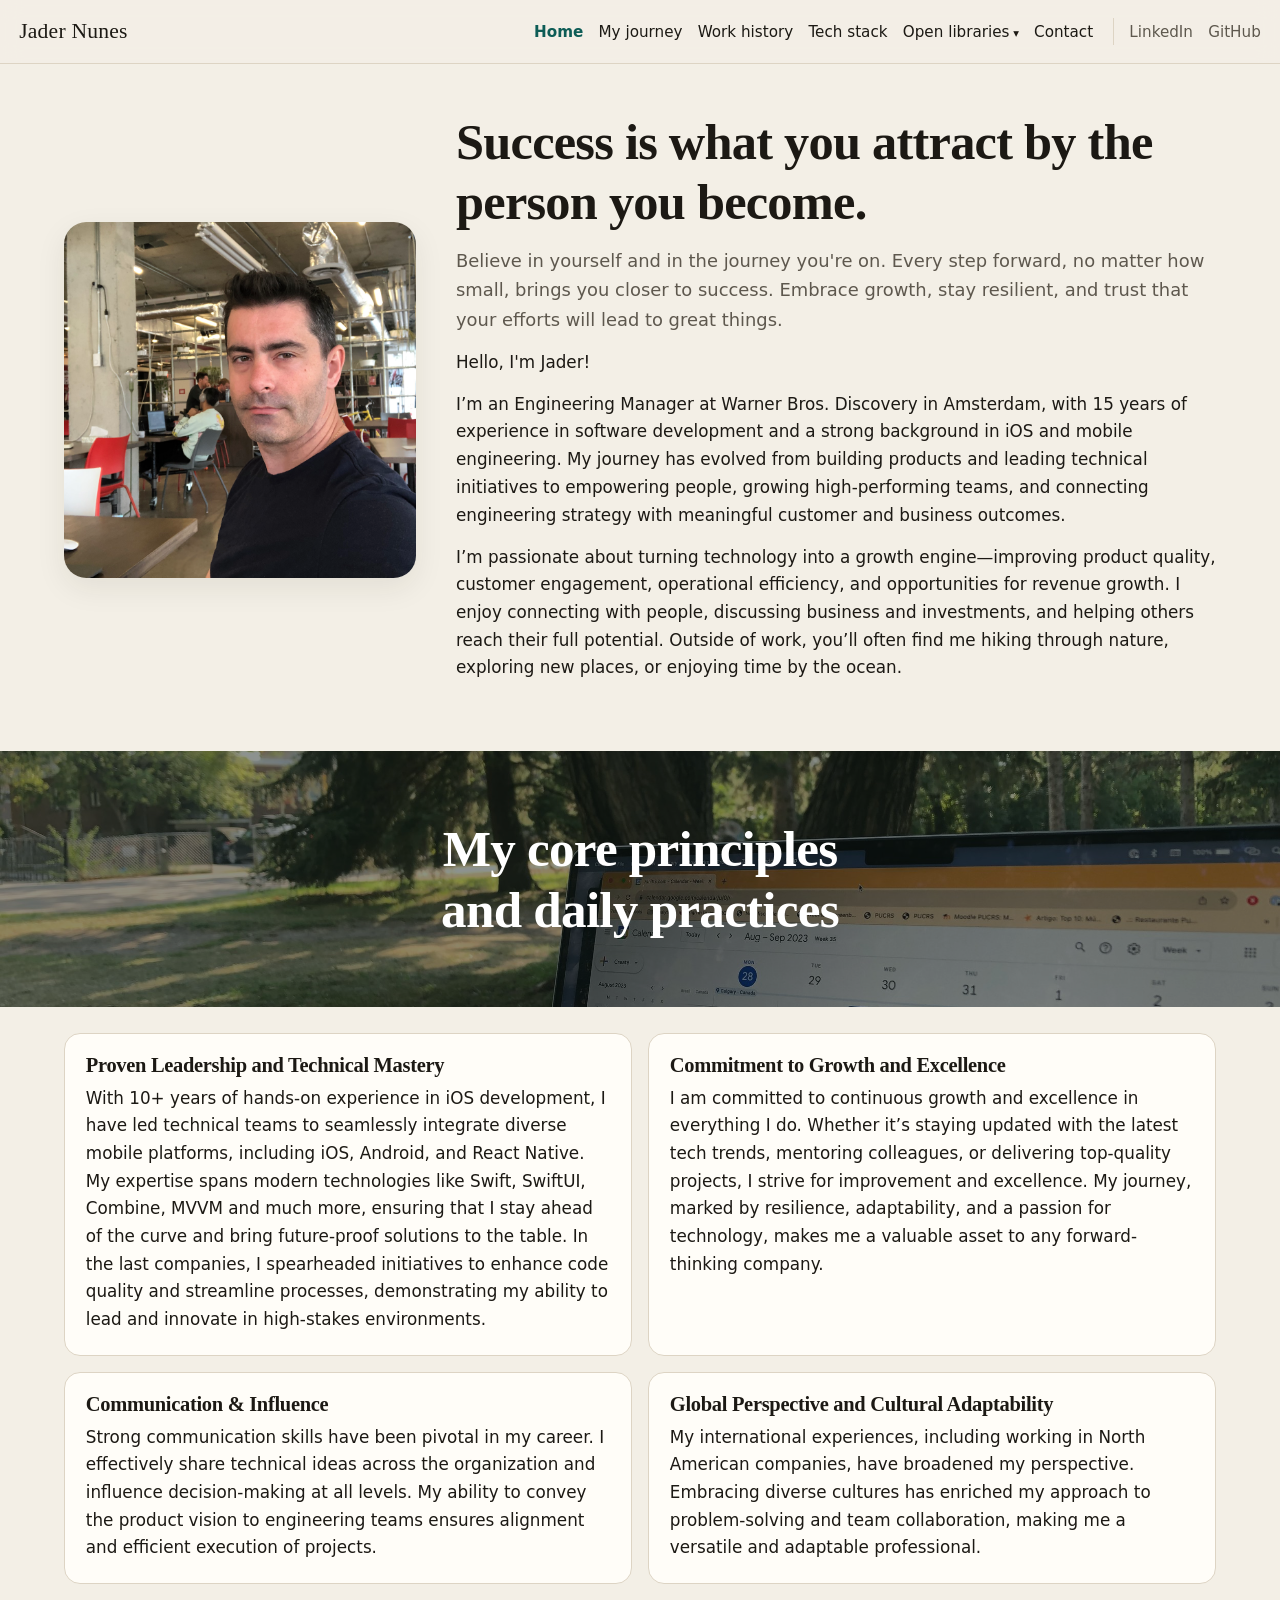
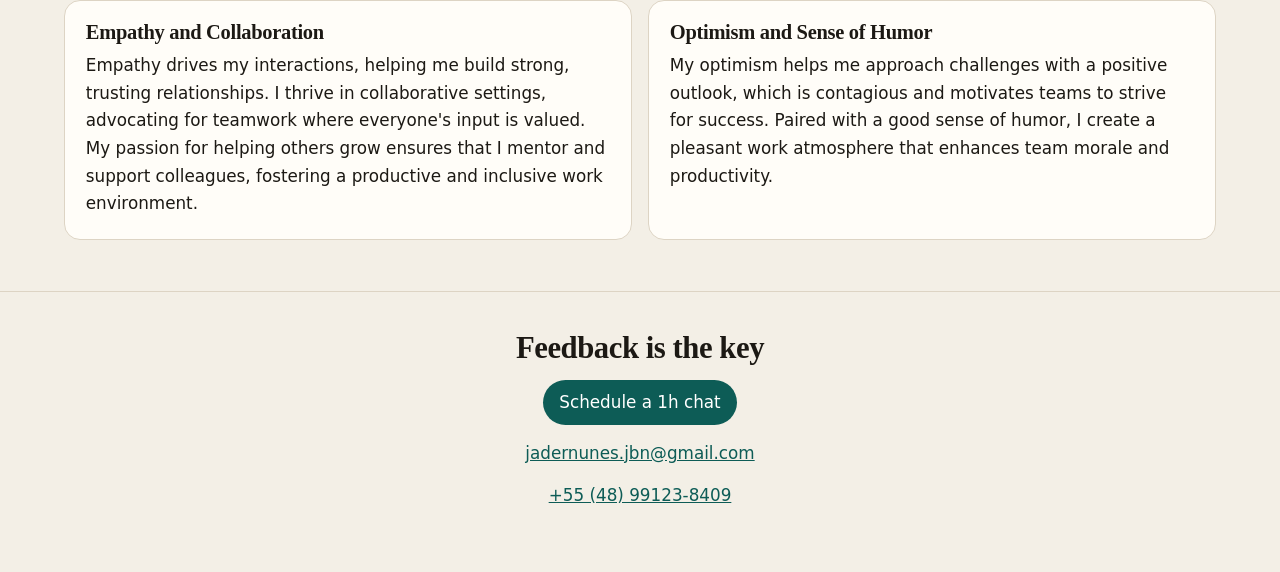
==== commit e1db41bf: "Revert "Match the Squarespace layout, type, and colors" This reverts commit b94b003664f99317b71b65d0" ====
--- a/index.html
+++ b/index.html
@@ -14,82 +14,76 @@
     <button class="nav-toggle" type="button" aria-expanded="false" aria-controls="site-nav">Menu</button>
     <nav id="site-nav" class="site-nav">
       <ul class="nav-links">
-        <li><a href="./" aria-current="page">Home</a></li><li><a href="journey/">My journey</a></li><li><a href="work-history/">Work history</a></li><li><a href="stack/">Tech stack</a></li><li class="folder">
-          <a href="open-libraries/">Open libraries</a>
-          <ul>
-            <li><a href="ios-libs/">iOS Libs</a></li>
-            <li><a href="ios-projects/">iOS Projects</a></li>
-          </ul>
-        </li><li><a href="contact/">Contact</a></li>
+          <li><a href="./" aria-current="page">Home</a></li>
+          <li><a href="journey/">My journey</a></li>
+          <li><a href="work-history/">Work history</a></li>
+          <li><a href="stack/">Tech stack</a></li>
+          <li class="folder">
+            <a href="open-libraries/">Open libraries</a>
+            <ul>
+              <li><a href="ios-libs/">iOS Libs</a></li>
+              <li><a href="ios-projects/">iOS Projects</a></li>
+            </ul>
+          </li>
+          <li><a href="contact/">Contact</a></li>
       </ul>
-      <div class="social">
-        <a href="https://www.linkedin.com/in/jadernunes" target="_blank" rel="noopener noreferrer" aria-label="LinkedIn"><svg viewBox="0 0 24 24" width="18" height="18" aria-hidden="true"><path fill="currentColor" d="M4.98 3.5A2.5 2.5 0 1 1 0 3.5a2.5 2.5 0 0 1 4.98 0zM.5 8.5h4V24h-4V8.5zM8.5 8.5h3.8v2.1h.06c.53-1 1.84-2.1 3.79-2.1 4.05 0 4.8 2.67 4.8 6.14V24h-4v-6.9c0-1.64-.03-3.75-2.29-3.75-2.29 0-2.64 1.79-2.64 3.63V24h-4V8.5z"/></svg></a>
-        <a href="https://github.com/jadernunes" target="_blank" rel="noopener noreferrer" aria-label="GitHub"><svg viewBox="0 0 24 24" width="18" height="18" aria-hidden="true"><path fill="currentColor" d="M12 .5A11.5 11.5 0 0 0 .5 12.3c0 5.2 3.4 9.6 8.1 11.2.6.1.8-.3.8-.6v-2.1c-3.3.7-4-1.6-4-1.6-.5-1.4-1.3-1.7-1.3-1.7-1.1-.8.1-.8.1-.8 1.2.1 1.8 1.2 1.8 1.2 1.1 1.8 2.8 1.3 3.5 1 .1-.8.4-1.3.8-1.6-2.6-.3-5.4-1.3-5.4-6 0-1.3.5-2.4 1.2-3.2-.1-.3-.5-1.5.1-3.2 0 0 1-.3 3.3 1.2a11.4 11.4 0 0 1 6 0C17.8 4.8 18.8 5.1 18.8 5.1c.6 1.7.2 2.9.1 3.2.8.8 1.2 1.9 1.2 3.2 0 4.7-2.8 5.7-5.4 6 .4.4.8 1.1.8 2.2v3.2c0 .3.2.7.8.6 4.7-1.6 8.1-6 8.1-11.2A11.5 11.5 0 0 0 12 .5z"/></svg></a>
-      </div>
+      <ul class="social">
+        <li><a href="https://www.linkedin.com/in/jadernunes" target="_blank" rel="noopener noreferrer">LinkedIn</a></li>
+        <li><a href="https://github.com/jadernunes" target="_blank" rel="noopener noreferrer">GitHub</a></li>
+      </ul>
     </nav>
   </header>
   <main id="main">
-<section class="band band-white band-small">
-
-<div class="fluid">
-<div class="cell is-image" style="--d: 1/15/22/25; --m: 2/1/12/9"><img src="images/portrait.png" alt="Jader Nunes"></div>
-<div class="cell is-text" style="--d: 1/1/6/12; --m: 12/1/17/9"><h2>Success is what you attract by the person you become.</h2></div>
-<div class="cell is-text" style="--d: 6/1/10/9; --m: 17/1/22/9"><p>Believe in yourself and in the journey you&#x27;re on. Every step forward, no matter how small, brings you closer to success. Embrace growth, stay resilient, and trust that your efforts will lead to great things.</p></div>
-<div class="cell is-text" style="--d: 11/1/27/14; --m: 23/1/43/9"><p class="large"><strong>Hello, I&#x27;m Jader!</strong></p>
-<p class="large">I’m an Engineering Manager at Warner Bros. Discovery in Amsterdam, with 15 years of experience in software development and a strong background in iOS and mobile engineering. My journey has evolved from building products and leading technical initiatives to empowering people, growing high-performing teams, and connecting engineering strategy with meaningful customer and business outcomes.</p>
-<p class="large">I’m passionate about turning technology into a growth engine—improving product quality, customer engagement, operational efficiency, and opportunities for revenue growth. I enjoy connecting with people, discussing business and investments, and helping others reach their full potential. Outside of work, you’ll often find me hiking through nature, exploring new places, or enjoying time by the ocean.</p></div>
-</div>
-
-</section>
-<section class="band band-dark" style="background-image: url('images/principles.jpg')">
-<div class="shade" style="opacity: 0.68"></div>
-<div class="fluid">
-<div class="cell is-text" style="--d: 3/5/8/21; --m: 1/1/8/9"><h1>My core principles and daily practices</h1></div>
-</div>
-<div class="divider" data-type="scalloped" data-edge="top" data-flip-x="false" style="--h: 12.0vw; --fill: #1c1c1c"></div>
-</section>
-<section class="band band-light band-medium">
-
-<div class="fluid">
-<div class="cell is-text" style="--d: 1/2/5/12; --m: 1/1/6/9"><h2>Proven Leadership and Technical Mastery</h2></div>
-<div class="cell is-text" style="--d: 5/2/14/15; --m: 6/1/23/9"><p class="large">With 10+ years of hands-on experience in iOS development, I have led technical teams to seamlessly integrate diverse mobile platforms, including iOS, Android, and React Native. My expertise spans modern technologies like Swift, SwiftUI, Combine, MVVM and much more, ensuring that I stay ahead of the curve and bring future-proof solutions to the table. In the last companies, I spearheaded initiatives to enhance code quality and streamline processes, demonstrating my ability to lead and innovate in high-stakes environments.</p></div>
-<div class="cell is-text" style="--d: 14/15/18/25; --m: 24/1/29/9"><h2>Commitment to Growth and Excellence</h2></div>
-<div class="cell is-text" style="--d: 18/10/24/25; --m: 29/1/41/9"><p class="large">I am committed to continuous growth and excellence in everything I do. Whether it’s staying updated with the latest tech trends, mentoring colleagues, or delivering top-quality projects, I strive for improvement and excellence. My journey, marked by resilience, adaptability, and a passion for technology, makes me a valuable asset to any forward-thinking company.</p></div>
-</div>
-<div class="divider" data-type="slanted" data-edge="top" data-flip-x="false" style="--h: 8.0vw; --fill: #ffffff"></div>
-</section>
-<section class="band band-light band-medium">
-
-<div class="fluid">
-<div class="cell is-text" style="--d: 1/2/5/10; --m: 1/1/4/9"><h2>Communication &amp; Influence</h2></div>
-<div class="cell is-text" style="--d: 5/2/11/14; --m: 4/1/14/9"><p class="large">Strong communication skills have been pivotal in my career. I effectively share technical ideas across the organization and influence decision-making at all levels. My ability to convey the product vision to engineering teams ensures alignment and efficient execution of projects.</p></div>
-<div class="cell is-text" style="--d: 10/15/14/25; --m: 16/1/21/9"><h2>Global Perspective and Cultural Adaptability</h2></div>
-<div class="cell is-text" style="--d: 14/13/20/25; --m: 21/1/30/9"><p class="large">My international experiences, including working in North American companies, have broadened my perspective. Embracing diverse cultures has enriched my approach to problem-solving and team collaboration, making me a versatile and adaptable professional.</p></div>
-</div>
-<div class="divider" data-type="slanted" data-edge="bottom" data-flip-x="false" style="--h: 8.0vw; --fill: #ffffff"></div>
-</section>
-<section class="band band-light after-divider band-medium" style="--lead: 8.0vw">
-
-<div class="fluid">
-<div class="cell is-text" style="--d: 1/2/3/13; --m: 1/1/4/9"><h2>Empathy and Collaboration</h2></div>
-<div class="cell is-text" style="--d: 3/2/9/15; --m: 4/1/14/9"><p class="large">Empathy drives my interactions, helping me build strong, trusting relationships. I thrive in collaborative settings, advocating for teamwork where everyone&#x27;s input is valued. My passion for helping others grow ensures that I mentor and support colleagues, fostering a productive and inclusive work environment.</p></div>
-<div class="cell is-text" style="--d: 8/18/12/25; --m: 16/1/19/9"><h2>Optimism and Sense of Humor</h2></div>
-<div class="cell is-text" style="--d: 12/12/17/25; --m: 19/1/28/9"><p class="large">My optimism helps me approach challenges with a positive outlook, which is contagious and motivates teams to strive for success. Paired with a good sense of humor, I create a pleasant work atmosphere that enhances team morale and productivity.</p></div>
-</div>
-<div class="divider" data-type="slanted" data-edge="top" data-flip-x="false" style="--h: 8.0vw; --fill: #ffffff"></div>
-</section>
-<section class="band band-white">
-
-<div class="fluid">
-<div class="cell is-text" style="--d: 3/1/5/7; --m: 1/1/5/9"><h3>Feedback is the key</h3></div>
-<div class="cell is-button" style="--d: 2/19/4/24; --m: 5/3/8/7"><a class="btn" href="https://calendly.com/jadernunes" target="_blank" rel="noopener noreferrer">Schedule a 1h chat</a></div>
-<div class="cell is-text" style="--d: 4/19/7/23; --m: 9/1/12/9"><p>jadernunes.jbn@gmail.com</p>
-<p>+55 (48) 99123-8409</p></div>
-<div class="cell is-social" style="--d: 5/23/7/25; --m: 12/3/14/7"><a href="https://www.linkedin.com/in/jadernunes" target="_blank" rel="noopener noreferrer" aria-label="LinkedIn"><svg viewBox="0 0 24 24" width="18" height="18" aria-hidden="true"><path fill="currentColor" d="M4.98 3.5A2.5 2.5 0 1 1 0 3.5a2.5 2.5 0 0 1 4.98 0zM.5 8.5h4V24h-4V8.5zM8.5 8.5h3.8v2.1h.06c.53-1 1.84-2.1 3.79-2.1 4.05 0 4.8 2.67 4.8 6.14V24h-4v-6.9c0-1.64-.03-3.75-2.29-3.75-2.29 0-2.64 1.79-2.64 3.63V24h-4V8.5z"/></svg></a><a href="https://github.com/jadernunes" target="_blank" rel="noopener noreferrer" aria-label="GitHub"><svg viewBox="0 0 24 24" width="18" height="18" aria-hidden="true"><path fill="currentColor" d="M12 .5A11.5 11.5 0 0 0 .5 12.3c0 5.2 3.4 9.6 8.1 11.2.6.1.8-.3.8-.6v-2.1c-3.3.7-4-1.6-4-1.6-.5-1.4-1.3-1.7-1.3-1.7-1.1-.8.1-.8.1-.8 1.2.1 1.8 1.2 1.8 1.2 1.1 1.8 2.8 1.3 3.5 1 .1-.8.4-1.3.8-1.6-2.6-.3-5.4-1.3-5.4-6 0-1.3.5-2.4 1.2-3.2-.1-.3-.5-1.5.1-3.2 0 0 1-.3 3.3 1.2a11.4 11.4 0 0 1 6 0C17.8 4.8 18.8 5.1 18.8 5.1c.6 1.7.2 2.9.1 3.2.8.8 1.2 1.9 1.2 3.2 0 4.7-2.8 5.7-5.4 6 .4.4.8 1.1.8 2.2v3.2c0 .3.2.7.8.6 4.7-1.6 8.1-6 8.1-11.2A11.5 11.5 0 0 0 12 .5z"/></svg></a></div>
-</div>
-
-</section>
+    <section class="hero wrap">
+      <div class="portrait"><img src="images/portrait.png" alt="Jader Nunes" width="1024" height="1034" loading="eager"></div>
+      <div>
+        <h1>Success is what you attract by the person you become.</h1>
+        <p class="belief">Believe in yourself and in the journey you&#x27;re on. Every step forward, no matter how small, brings you closer to success. Embrace growth, stay resilient, and trust that your efforts will lead to great things.</p>
+        <div class="bio">
+          <p>Hello, I&#x27;m Jader!</p>
+          <p>I’m an Engineering Manager at Warner Bros. Discovery in Amsterdam, with 15 years of experience in software development and a strong background in iOS and mobile engineering. My journey has evolved from building products and leading technical initiatives to empowering people, growing high-performing teams, and connecting engineering strategy with meaningful customer and business outcomes.</p>
+          <p>I’m passionate about turning technology into a growth engine—improving product quality, customer engagement, operational efficiency, and opportunities for revenue growth. I enjoy connecting with people, discussing business and investments, and helping others reach their full potential. Outside of work, you’ll often find me hiking through nature, exploring new places, or enjoying time by the ocean.</p>
+        </div>
+      </div>
+    </section>
+    <section class="principles-banner" style="background-image: url('images/principles.jpg')">
+      <h2>My core principles and daily practices</h2>
+    </section>
+    <section class="wrap principles">
+        <article class="card">
+            <h3>Proven Leadership and Technical Mastery</h3>
+            <p>With 10+ years of hands-on experience in iOS development, I have led technical teams to seamlessly integrate diverse mobile platforms, including iOS, Android, and React Native. My expertise spans modern technologies like Swift, SwiftUI, Combine, MVVM and much more, ensuring that I stay ahead of the curve and bring future-proof solutions to the table. In the last companies, I spearheaded initiatives to enhance code quality and streamline processes, demonstrating my ability to lead and innovate in high-stakes environments.</p>
+          </article>
+        <article class="card">
+            <h3>Commitment to Growth and Excellence</h3>
+            <p>I am committed to continuous growth and excellence in everything I do. Whether it’s staying updated with the latest tech trends, mentoring colleagues, or delivering top-quality projects, I strive for improvement and excellence. My journey, marked by resilience, adaptability, and a passion for technology, makes me a valuable asset to any forward-thinking company.</p>
+          </article>
+        <article class="card">
+            <h3>Communication &amp; Influence</h3>
+            <p>Strong communication skills have been pivotal in my career. I effectively share technical ideas across the organization and influence decision-making at all levels. My ability to convey the product vision to engineering teams ensures alignment and efficient execution of projects.</p>
+          </article>
+        <article class="card">
+            <h3>Global Perspective and Cultural Adaptability</h3>
+            <p>My international experiences, including working in North American companies, have broadened my perspective. Embracing diverse cultures has enriched my approach to problem-solving and team collaboration, making me a versatile and adaptable professional.</p>
+          </article>
+        <article class="card">
+            <h3>Empathy and Collaboration</h3>
+            <p>Empathy drives my interactions, helping me build strong, trusting relationships. I thrive in collaborative settings, advocating for teamwork where everyone&#x27;s input is valued. My passion for helping others grow ensures that I mentor and support colleagues, fostering a productive and inclusive work environment.</p>
+          </article>
+        <article class="card">
+            <h3>Optimism and Sense of Humor</h3>
+            <p>My optimism helps me approach challenges with a positive outlook, which is contagious and motivates teams to strive for success. Paired with a good sense of humor, I create a pleasant work atmosphere that enhances team morale and productivity.</p>
+          </article>
+    </section>
   </main>
+  <footer class="site-footer">
+    <div class="wrap footer-inner">
+      <h2>Feedback is the key</h2>
+      <p><a class="button" href="https://calendly.com/jadernunes" target="_blank" rel="noopener noreferrer">Schedule a 1h chat</a></p>
+      <p><a href="mailto:jadernunes.jbn@gmail.com">jadernunes.jbn@gmail.com</a></p>
+      <p><a href="tel:+5548991238409">+55 (48) 99123-8409</a></p>
+    </div>
+  </footer>
   <script src="js/site.js"></script>
 </body>
 </html>
--- a/css/styles.css
+++ b/css/styles.css
@@ -1,38 +1,14 @@
-@font-face {
-  font-family: Poppins;
-  font-style: normal;
-  font-weight: 300;
-  font-display: swap;
-  src: url("../fonts/poppins-300.woff2") format("woff2");
-}
-@font-face {
-  font-family: Poppins;
-  font-style: normal;
-  font-weight: 400;
-  font-display: swap;
-  src: url("../fonts/poppins-400.woff2") format("woff2");
-}
-@font-face {
-  font-family: Poppins;
-  font-style: normal;
-  font-weight: 500;
-  font-display: swap;
-  src: url("../fonts/poppins-500.woff2") format("woff2");
-}
-@font-face {
-  font-family: Poppins;
-  font-style: normal;
-  font-weight: 700;
-  font-display: swap;
-  src: url("../fonts/poppins-700.woff2") format("woff2");
-}
 
 :root {
-  --ink: #000;
-  --paper: #fafafa;
-  --header: #ebebeb;
-  --white: #fff;
-  --max: 1400px;
+  --paper: #f3efe6;
+  --ink: #1c1914;
+  --muted: #5e584e;
+  --line: #ddd4c4;
+  --card: #fffdf8;
+  --teal: #0d5c56;
+  --teal-dark: #083f3b;
+  --header: rgba(243, 239, 230, 0.94);
+  --shadow: 0 10px 30px rgba(40, 32, 18, 0.08);
 }
 
 * { box-sizing: border-box; }
@@ -41,361 +17,382 @@
 
 body {
   margin: 0;
+  color: var(--ink);
   background: var(--paper);
-  color: var(--ink);
-  font-family: Poppins, "Helvetica Neue", Helvetica, Arial, sans-serif;
-  font-weight: 300;
-  font-size: 16px;
-  line-height: 1.8;
-}
-
-img { max-width: 100%; }
-
-a { color: var(--ink); }
-
-h1, h2, h3, h4 {
-  font-weight: 500;
-  letter-spacing: 0;
-  margin: 2rem 0;
-}
-
-h1 {
-  font-size: min(calc(3 * 1.2vw + 1rem), max(calc(3 * 0.012 * var(--max)) + 1rem, 4rem));
-  line-height: calc(1.4 * (1 + (1 - 4) / 25));
-}
-h2 {
-  font-size: min(calc(1.8 * 1.2vw + 1rem), max(calc(1.8 * 0.012 * var(--max)) + 1rem, 2.8rem));
-  line-height: calc(1.4 * (1 + (1 - 2.8) / 25));
-}
-h3 {
-  font-size: min(calc(1.2 * 1.2vw + 1rem), max(calc(1.2 * 0.012 * var(--max)) + 1rem, 2.2rem));
-  line-height: calc(1.4 * (1 + (1 - 2.2) / 25));
-}
-h4 {
-  font-size: min(calc(0.2 * 1.2vw + 1rem), max(calc(0.2 * 0.012 * var(--max)) + 1rem, 1.2rem));
-  line-height: 1.4;
-}
-
-p { margin: 1rem 0; }
-
-.large {
-  font-size: min(calc(0.4 * 1.2vw + 1rem), max(calc(0.4 * 0.012 * var(--max)) + 1rem, 1.4rem));
-  line-height: 1.6;
-}
-
-strong { font-weight: 700; }
+  font-family: ui-sans-serif, system-ui, -apple-system, "Segoe UI", Helvetica, Arial, sans-serif;
+  font-size: 1.05rem;
+  line-height: 1.65;
+}
+
+img { max-width: 100%; height: auto; }
+
+a { color: var(--teal); }
+
+a:hover { color: var(--teal-dark); }
+
+h1, h2, h3 {
+  font-family: ui-serif, Georgia, "Iowan Old Style", Palatino, "Palatino Linotype", serif;
+  font-weight: 560;
+  line-height: 1.2;
+  letter-spacing: -0.015em;
+}
+
+h1 { font-size: clamp(2rem, 4vw, 3.15rem); margin: 0 0 0.8rem; }
+
+h2 { font-size: clamp(1.45rem, 2.4vw, 2rem); margin: 0 0 0.7rem; }
+
+h3 { font-size: 1.28rem; margin: 0 0 0.45rem; }
+
+p { margin: 0 0 0.9rem; }
 
 .skip {
   position: absolute;
   left: 0.75rem;
   top: -3rem;
-  background: #000;
-  color: #fafafa;
-  padding: 0.35rem 0.6rem;
-  z-index: 40;
-}
+  background: var(--ink);
+  color: white;
+  padding: 0.4rem 0.7rem;
+  z-index: 30;
+}
+
 .skip:focus { top: 0.75rem; }
+
+.wrap {
+  width: min(72rem, calc(100% - 2.4rem));
+  margin-inline: auto;
+}
 
 .site-header {
   position: sticky;
   top: 0;
-  z-index: 30;
+  z-index: 20;
   display: flex;
   align-items: center;
   justify-content: space-between;
-  gap: 1.5rem;
-  min-height: 78px;
-  padding: 0 4vw;
+  gap: 1rem;
+  padding: 0.85rem 1.2rem;
   background: var(--header);
+  border-bottom: 1px solid var(--line);
+  backdrop-filter: blur(10px);
 }
 
 .brand {
-  color: #000;
+  color: var(--ink);
   text-decoration: none;
-  font-weight: 500;
-  line-height: 1.4;
-  font-size: min(calc(1 * 1.2vw + 1rem), max(calc(1 * 0.012 * var(--max)) + 1rem, 2rem));
-  white-space: nowrap;
+  font-family: ui-serif, Georgia, Palatino, serif;
+  font-size: 1.35rem;
+  letter-spacing: 0.01em;
 }
 
 .nav-toggle {
   display: none;
-  border: 0;
-  background: transparent;
+  border: 1px solid var(--line);
+  background: var(--card);
+  color: var(--ink);
+  border-radius: 999px;
+  padding: 0.4rem 0.85rem;
   font: inherit;
-  font-weight: 400;
   cursor: pointer;
-  padding: 0.4rem 0.2rem;
 }
 
 .site-nav {
   display: flex;
   align-items: center;
-  gap: 1.6rem;
+  gap: 1.25rem;
 }
 
 .nav-links, .social {
   display: flex;
   align-items: center;
-  gap: 1.35rem;
+  gap: 0.15rem 0.95rem;
   list-style: none;
   margin: 0;
   padding: 0;
 }
 
-.nav-links a, .folder > a {
-  color: #000;
+.site-nav a, .folder summary {
+  color: var(--ink);
   text-decoration: none;
-  font-weight: 300;
-  font-size: 16px;
-  line-height: 1.8;
-  padding: 1.6px 0;
-}
-
-.nav-links a[aria-current="page"],
-.folder > a[aria-current="page"] {
-  text-decoration: underline;
-  text-underline-offset: 0.28em;
-}
-
-.social a {
-  color: #000;
-  display: inline-flex;
-  line-height: 0;
-}
+  font-size: 0.95rem;
+}
+
+.site-nav a[aria-current="page"] {
+  color: var(--teal);
+  font-weight: 650;
+}
+
+.social {
+  padding-left: 0.95rem;
+  border-left: 1px solid var(--line);
+}
+
+.social a { color: var(--muted); }
 
 .folder { position: relative; }
+
+.folder > a::after { content: " ▾"; font-size: 0.75em; }
 
 .folder ul {
   display: none;
+  list-style: none;
   position: absolute;
-  top: 100%;
+  top: calc(100% + 0.45rem);
   left: 0;
-  min-width: 9.5rem;
+  min-width: 10.5rem;
   flex-direction: column;
   align-items: stretch;
-  gap: 0.2rem;
-  margin: 0;
-  padding: 0.55rem 0.7rem;
-  list-style: none;
-  background: #fff;
-  z-index: 5;
-}
+  gap: 0.15rem;
+  padding: 0.45rem;
+  background: var(--card);
+  border: 1px solid var(--line);
+  border-radius: 0.7rem;
+  box-shadow: var(--shadow);
+}
+
+.folder ul a { display: block; padding: 0.35rem 0.5rem; border-radius: 0.4rem; }
+
+.folder ul a:hover { background: var(--paper); }
 
 .folder:hover ul,
-.folder:focus-within ul { display: flex; }
-
-.band {
+.folder:focus-within ul,
+.folder[open] ul { display: flex; }
+
+.hero {
+  display: grid;
+  grid-template-columns: minmax(16rem, 22rem) minmax(0, 1fr);
+  gap: 2.5rem;
+  align-items: center;
+  padding: 3rem 0 3.4rem;
+}
+
+.portrait img {
+  width: 100%;
+  border-radius: 1.4rem;
+  object-fit: cover;
+  box-shadow: var(--shadow);
+}
+
+.belief {
+  font-size: 1.12rem;
+  color: var(--muted);
+}
+
+.principles-banner {
+  min-height: 16rem;
+  display: grid;
+  place-items: center;
+  text-align: center;
+  color: white;
+  background-color: #24312b;
+  background-size: cover;
+  background-position: center 42%;
   position: relative;
-  background: var(--paper);
-  color: #000;
-}
-
-.band-light { background: #fff; }
-.band-white { background: #fafafa; }
-.band-black { background: #000; color: #fafafa; }
-.band-dark { background: #1c1c1c center / cover no-repeat; color: #fafafa; }
-
-.band-small { min-height: 33vh; }
-.band-medium { min-height: 66vh; }
-
-.shade {
+  padding: 3rem 1.2rem;
+}
+
+.principles-banner::before {
+  content: "";
   position: absolute;
   inset: 0;
-  background: #000;
-  z-index: 1;
-}
-
-.fluid, .band > .center-block, .cards, .page-head {
+  background: rgba(18, 28, 24, 0.48);
+}
+
+.principles-banner h2 {
   position: relative;
-  z-index: 2;
-}
-
-.fluid {
-  width: min(var(--max), calc(100% - 8vw));
-  margin-inline: auto;
-  display: grid;
-  grid-template-columns: repeat(24, minmax(0, 1fr));
-  column-gap: 11px;
-  row-gap: 11px;
-  grid-auto-rows: minmax(calc(min(var(--max), calc(100vw - 8vw)) * 0.0215), auto);
-}
-
-.cell { grid-area: var(--d); min-width: 0; }
-.cell.rule { border-top: 1px solid #c8c8c8; align-self: end; }
-.cell > :first-child { margin-top: 0; }
-.cell > :last-child { margin-bottom: 0; }
-.cell a { text-decoration: underline; text-underline-offset: 0.12em; }
-
-.cell.is-image { position: relative; }
-.cell.is-image img {
-  position: absolute;
-  inset: 0;
+  max-width: 18ch;
+  margin: 0;
+  font-size: clamp(2rem, 4vw, 3.2rem);
+}
+
+.principles {
+  display: grid;
+  grid-template-columns: 1fr 1fr;
+  gap: 1rem;
+  padding: 1.6rem 0 3.2rem;
+}
+
+.card, .stack-group, .project, .contact-list, form {
+  background: var(--card);
+  border: 1px solid var(--line);
+  border-radius: 1rem;
+}
+
+.card { padding: 1.2rem 1.3rem 0.4rem; }
+
+.page-intro { padding: 2.6rem 0 0.4rem; }
+
+.page-intro p {
+  max-width: 42rem;
+  color: var(--muted);
+  font-size: 1.12rem;
+}
+
+.chapter, .role {
+  padding: 1.8rem 0;
+  border-top: 1px solid var(--line);
+}
+
+.when, .company { color: var(--muted); margin-bottom: 0.35rem; }
+
+.company { font-weight: 650; color: var(--ink); }
+
+.photos {
+  display: flex;
+  flex-wrap: wrap;
+  align-items: flex-start;
+  gap: 0.8rem;
+  margin-top: 0.4rem;
+}
+
+.photos img {
+  width: min(100%, 28rem);
+  height: auto;
+  border-radius: 0.9rem;
+}
+
+.role {
+  display: grid;
+  grid-template-columns: 5.6rem minmax(0, 1fr);
+  gap: 1.2rem;
+}
+
+.logo img {
+  width: 5.6rem;
+  height: 5.6rem;
+  object-fit: contain;
+  background: white;
+  border: 1px solid var(--line);
+  border-radius: 0.85rem;
+}
+
+.activities {
+  margin: 0.2rem 0 0;
+  padding: 0;
+  list-style: none;
+}
+
+.activities li {
+  padding: 0.75rem 0;
+  border-top: 1px solid var(--line);
+}
+
+.activities p { margin: 0.25rem 0 0; }
+
+.stack-grid {
+  display: grid;
+  grid-template-columns: repeat(auto-fit, minmax(16rem, 1fr));
+  gap: 0.9rem;
+  padding-bottom: 3rem;
+}
+
+.stack-group { padding: 1rem 1.1rem 1.1rem; }
+
+.stack-group ul { margin: 0.35rem 0 0; padding-left: 1.15rem; }
+
+.stack-group li { margin: 0.18rem 0; }
+
+.project-grid {
+  display: grid;
+  grid-template-columns: repeat(auto-fit, minmax(16rem, 1fr));
+  align-items: start;
+  gap: 1.1rem;
+  padding-bottom: 3rem;
+}
+
+.project { padding: 1.1rem 1.15rem 1.2rem; }
+
+.project img {
+  width: min(100%, 16rem);
+  margin: 0 auto 0.9rem;
+  border-radius: 1.1rem;
+  background: white;
+}
+
+.button, button {
+  display: inline-block;
+  background: var(--teal);
+  color: white;
+  text-decoration: none;
+  border: 0;
+  border-radius: 999px;
+  padding: 0.55rem 1rem;
+  font: inherit;
+  cursor: pointer;
+}
+
+.button:hover, button:hover { background: var(--teal-dark); color: white; }
+
+.contact-layout {
+  display: grid;
+  grid-template-columns: minmax(0, 1fr) minmax(16rem, 0.85fr);
+  gap: 1.5rem;
+  align-items: start;
+  padding-bottom: 3rem;
+}
+
+.contact-list {
+  margin: 0 0 1.1rem;
+  padding: 0.4rem 1.1rem;
+}
+
+.contact-list div {
+  padding: 0.75rem 0;
+  border-top: 1px solid var(--line);
+}
+
+.contact-list div:first-child { border-top: 0; }
+
+.contact-list dt { font-weight: 700; }
+
+.contact-list dd { margin: 0.15rem 0 0; overflow-wrap: anywhere; }
+
+.contact-photo { margin: 0; }
+
+.contact-photo img { width: 100%; border-radius: 1rem; }
+
+form {
+  display: grid;
+  gap: 0.75rem;
+  margin-top: 1.2rem;
+  padding: 1rem 1.1rem 1.15rem;
+}
+
+label { display: grid; gap: 0.3rem; font-weight: 650; }
+
+input, textarea {
   width: 100%;
-  height: 100%;
-  object-fit: cover;
-}
-
-.cell.is-logo {
-  display: flex;
-  align-items: flex-start;
-}
-.cell.is-logo img {
-  position: static;
-  width: 100%;
-  height: auto;
-  object-fit: contain;
-}
-
-.cell.is-button, .cell.is-social {
-  display: flex;
-  align-items: center;
-  justify-content: center;
-}
-
-.cell.is-social { justify-content: flex-end; gap: 0.7rem; }
-.cell.is-social a { text-decoration: none; color: inherit; }
-
-.btn {
-  display: inline-flex;
-  align-items: center;
-  justify-content: center;
-  background: #000;
-  color: #fafafa;
-  text-decoration: none;
-  font-weight: 500;
-  font-size: 16px;
-  letter-spacing: 0.02em;
-  line-height: 1.2;
-  padding: 1.15rem 2rem;
-  border: 0;
-  border-radius: 0;
-  cursor: pointer;
-  font-family: inherit;
-}
-.btn:hover { color: #fafafa; }
-
-.band-black .btn { background: #fafafa; color: #000; }
-
-ul, ol { margin: 0.4rem 0 1rem; padding-left: 1.2rem; }
-li { margin: 0.2rem 0; }
-li p { margin: 0.25rem 0 0.6rem; }
-
-.divider {
-  position: absolute;
-  left: 0;
-  right: 0;
-  height: var(--h, 6vw);
-  background: var(--fill, #fafafa);
-  z-index: 4;
-  pointer-events: none;
-}
-.divider[data-edge="top"] { top: 0; transform: translateY(-100%); }
-.divider[data-edge="bottom"] { top: 100%; }
-.band.after-divider { padding-top: var(--lead, 4vw); }
-.band.soft-top {
-  border-radius: 4.5vw 4.5vw 0 0;
-  margin-top: -3.2vw;
-  padding-top: 5vw;
-  z-index: 2;
-}
-.divider[data-type="slanted"][data-flip-x="false"] { clip-path: polygon(0 100%, 100% 0, 100% 100%); }
-.divider[data-type="slanted"][data-flip-x="true"] { clip-path: polygon(0 0, 100% 100%, 0 100%); }
-.divider[data-type="soft-corners"] { border-radius: var(--h, 6vw) var(--h, 6vw) 0 0; }
-.divider[data-type="pointed"][data-flip-x="false"] { clip-path: polygon(50% 0, 100% 100%, 0 100%); }
-.divider[data-type="pointed"][data-flip-x="true"] { clip-path: polygon(0 0, 100% 0, 50% 100%); }
-.divider[data-type="jagged"] {
-  clip-path: polygon(0 70%, 8% 40%, 16% 75%, 24% 35%, 32% 80%, 40% 30%, 48% 78%, 56% 32%, 64% 82%, 72% 28%, 80% 74%, 88% 36%, 100% 70%, 100% 100%, 0 100%);
-}
-.divider[data-type="scalloped"],
-.divider[data-type="wavy"] {
-  clip-path: ellipse(120% 100% at 50% 100%);
-}
-
-.page-head {
-  width: min(var(--max), calc(100% - 8vw));
-  margin: 0 auto;
-  padding: 4.5rem 0 1rem;
+  font: inherit;
+  color: inherit;
+  background: white;
+  border: 1px solid var(--line);
+  border-radius: 0.6rem;
+  padding: 0.55rem 0.7rem;
+}
+
+.form-note {
+  margin: 0;
+  color: var(--muted);
+  font-weight: 450;
+}
+
+.site-footer {
+  border-top: 1px solid var(--line);
+  padding: 2.4rem 0 3rem;
   text-align: center;
 }
-.page-head h1 { margin: 0; }
-
-.cards {
-  width: min(var(--max), calc(100% - 8vw));
-  margin: 0 auto 3rem;
-  display: grid;
-  grid-template-columns: repeat(3, minmax(0, 1fr));
-  gap: 1.4rem;
-}
-.cards.two { grid-template-columns: repeat(2, minmax(0, 1fr)); max-width: 980px; }
-
-.card {
-  background: #fff;
-  text-align: center;
-  padding: 2.2rem 1.4rem 2rem;
-}
-.card h2 { font-size: 1.35rem; line-height: 1.3; margin: 0.8rem 0 0.35rem; }
-.card p { margin: 0 0 1.2rem; }
-.card img {
-  width: min(100%, 16rem);
-  max-height: 26rem;
-  object-fit: cover;
-  object-position: top center;
-  margin: 0 auto 0.4rem;
-  display: block;
-}
-
-.center-block {
-  width: min(42rem, calc(100% - 8vw));
-  margin: 2rem auto 1rem;
-}
-
-.contact-form {
-  width: min(40rem, 100%);
-  margin: 0 auto;
-  text-align: left;
-}
-.contact-form .name-row {
-  display: grid;
-  grid-template-columns: 1fr 1fr;
-  gap: 1.2rem;
-}
-.contact-form label {
-  display: block;
-  font-weight: 400;
-  font-size: 0.95rem;
-  margin: 0 0 0.85rem;
-}
-.contact-form .req { font-weight: 300; }
-.contact-form input,
-.contact-form textarea {
-  display: block;
-  width: 100%;
-  margin-top: 0.35rem;
-  border: 1px solid #000;
-  border-radius: 0;
-  background: #fff;
-  color: #000;
-  font: inherit;
-  font-weight: 300;
-  padding: 0.55rem 0.65rem;
-}
-.contact-form .send {
-  display: flex;
-  justify-content: center;
-  margin-top: 0.4rem;
-}
-.form-note {
-  font-size: 0.9rem;
-  margin: 0 0 1rem;
-}
-
-.stack-rules .cell.is-group { border-top: 1px solid #111; padding-top: 1.4rem; }
-
-:focus-visible { outline: 2px solid #000; outline-offset: 3px; }
-
-@media (max-width: 900px) {
+
+.footer-inner h2 { margin-bottom: 0.8rem; }
+
+:focus-visible {
+  outline: 2px solid var(--teal);
+  outline-offset: 3px;
+}
+
+@media (max-width: 960px) {
   .nav-toggle { display: inline-flex; }
+
+  .site-header { align-items: center; }
+
   .site-nav {
     display: none;
     position: absolute;
@@ -403,22 +400,44 @@
     right: 0;
     top: 100%;
     flex-direction: column;
+    align-items: stretch;
+    gap: 0.8rem;
+    padding: 0.8rem 1.2rem 1.1rem;
+    background: var(--paper);
+    border-bottom: 1px solid var(--line);
+  }
+
+  .site-header.is-open .site-nav { display: flex; }
+
+  .nav-links, .social {
+    flex-direction: column;
     align-items: flex-start;
-    gap: 0.7rem;
-    padding: 0.8rem 6vw 1.1rem;
-    background: var(--header);
   }
-  .site-header.is-open .site-nav { display: flex; }
-  .nav-links, .social { flex-direction: column; align-items: flex-start; }
-  .folder ul { position: static; display: flex; background: transparent; padding: 0.2rem 0 0.2rem 0.8rem; }
-  .cards, .cards.two, .contact-form .name-row { grid-template-columns: 1fr; }
-}
-
-@media (max-width: 767px) {
-  .fluid {
-    width: calc(100% - 12vw);
-    grid-template-columns: repeat(8, minmax(0, 1fr));
+
+  .social {
+    border-left: 0;
+    padding-left: 0;
+    border-top: 1px solid var(--line);
+    padding-top: 0.7rem;
   }
-  .cell { grid-area: var(--m); }
-  .cell.is-image { min-height: 16rem; }
-}
+
+  .folder > a::after { content: none; }
+
+  .site-nav .folder ul {
+    position: static;
+    display: flex;
+    box-shadow: none;
+    border: 0;
+    background: transparent;
+    padding: 0.25rem 0 0.2rem 0.8rem;
+    min-width: 0;
+  }
+}
+
+@media (max-width: 760px) {
+  .hero, .principles, .role, .contact-layout { grid-template-columns: 1fr; }
+
+  .hero { padding-top: 1.6rem; }
+
+  .logo img { width: 4.5rem; height: 4.5rem; }
+}
